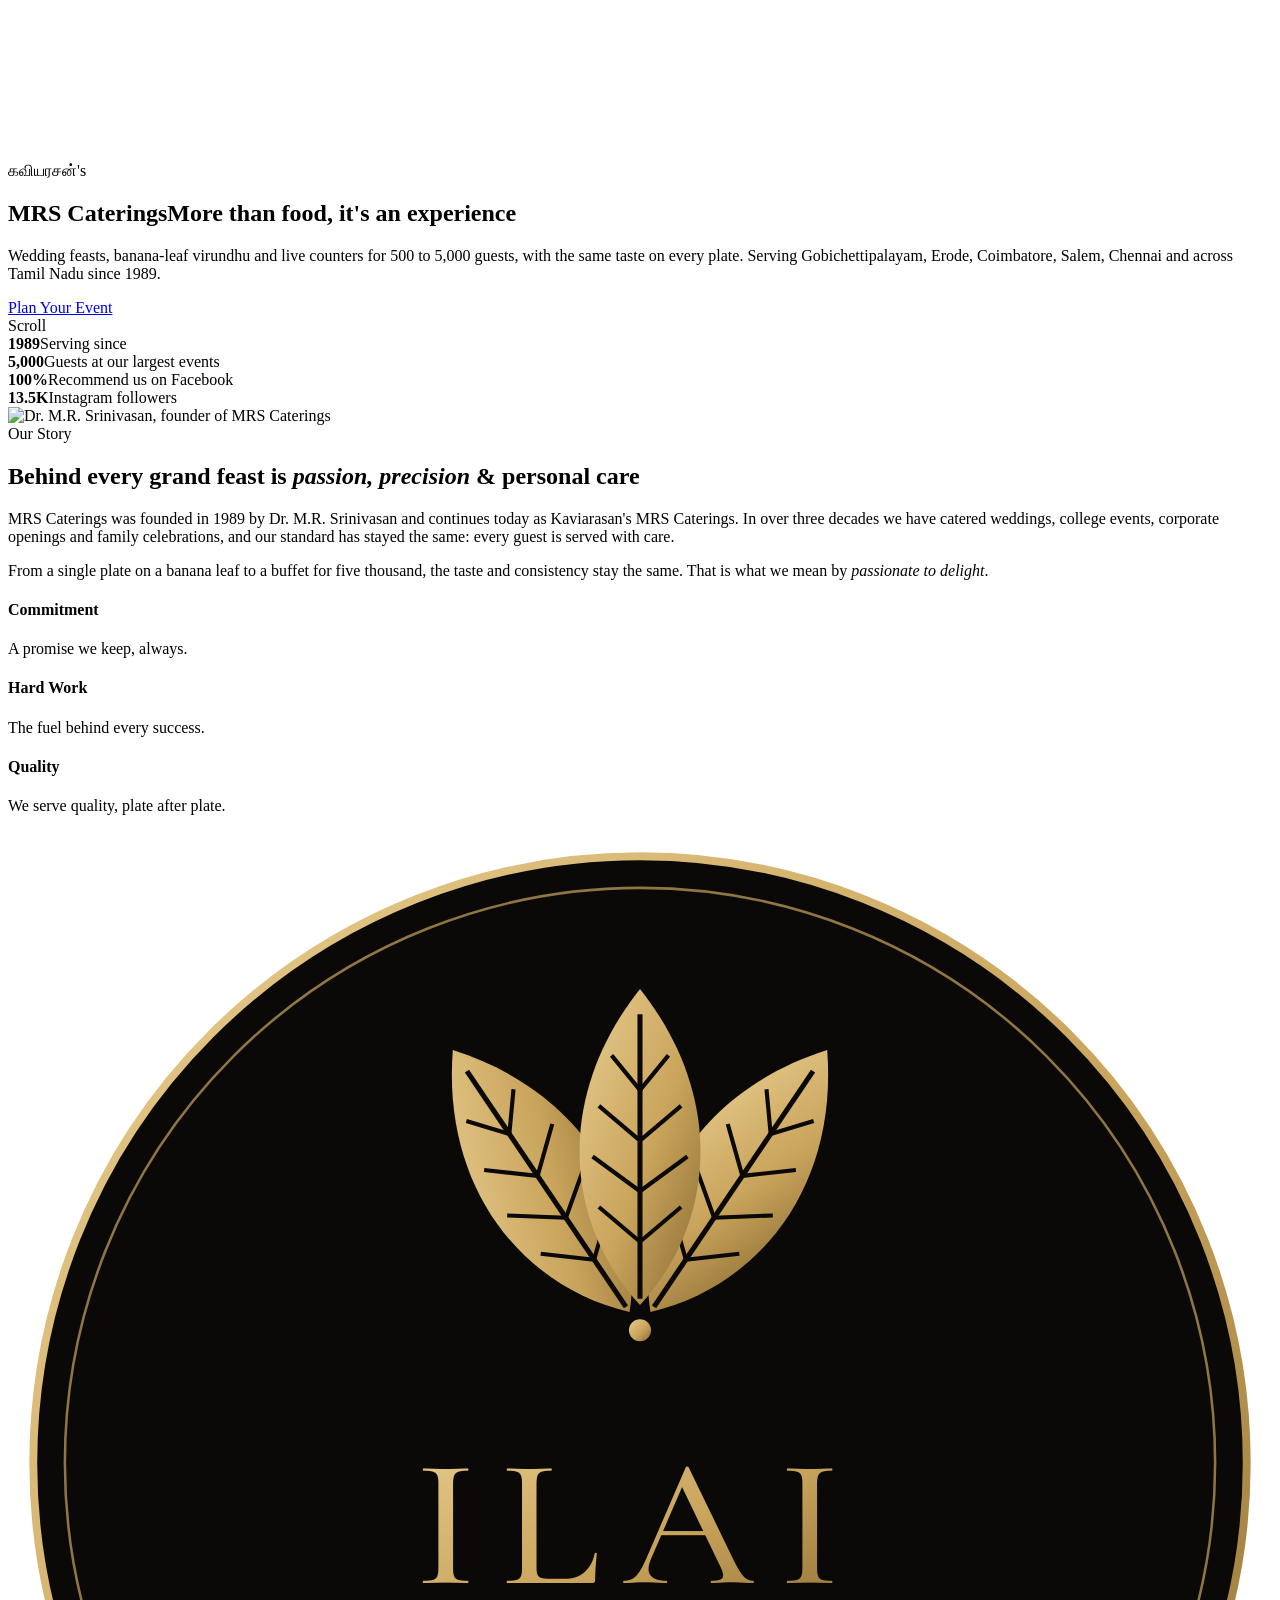
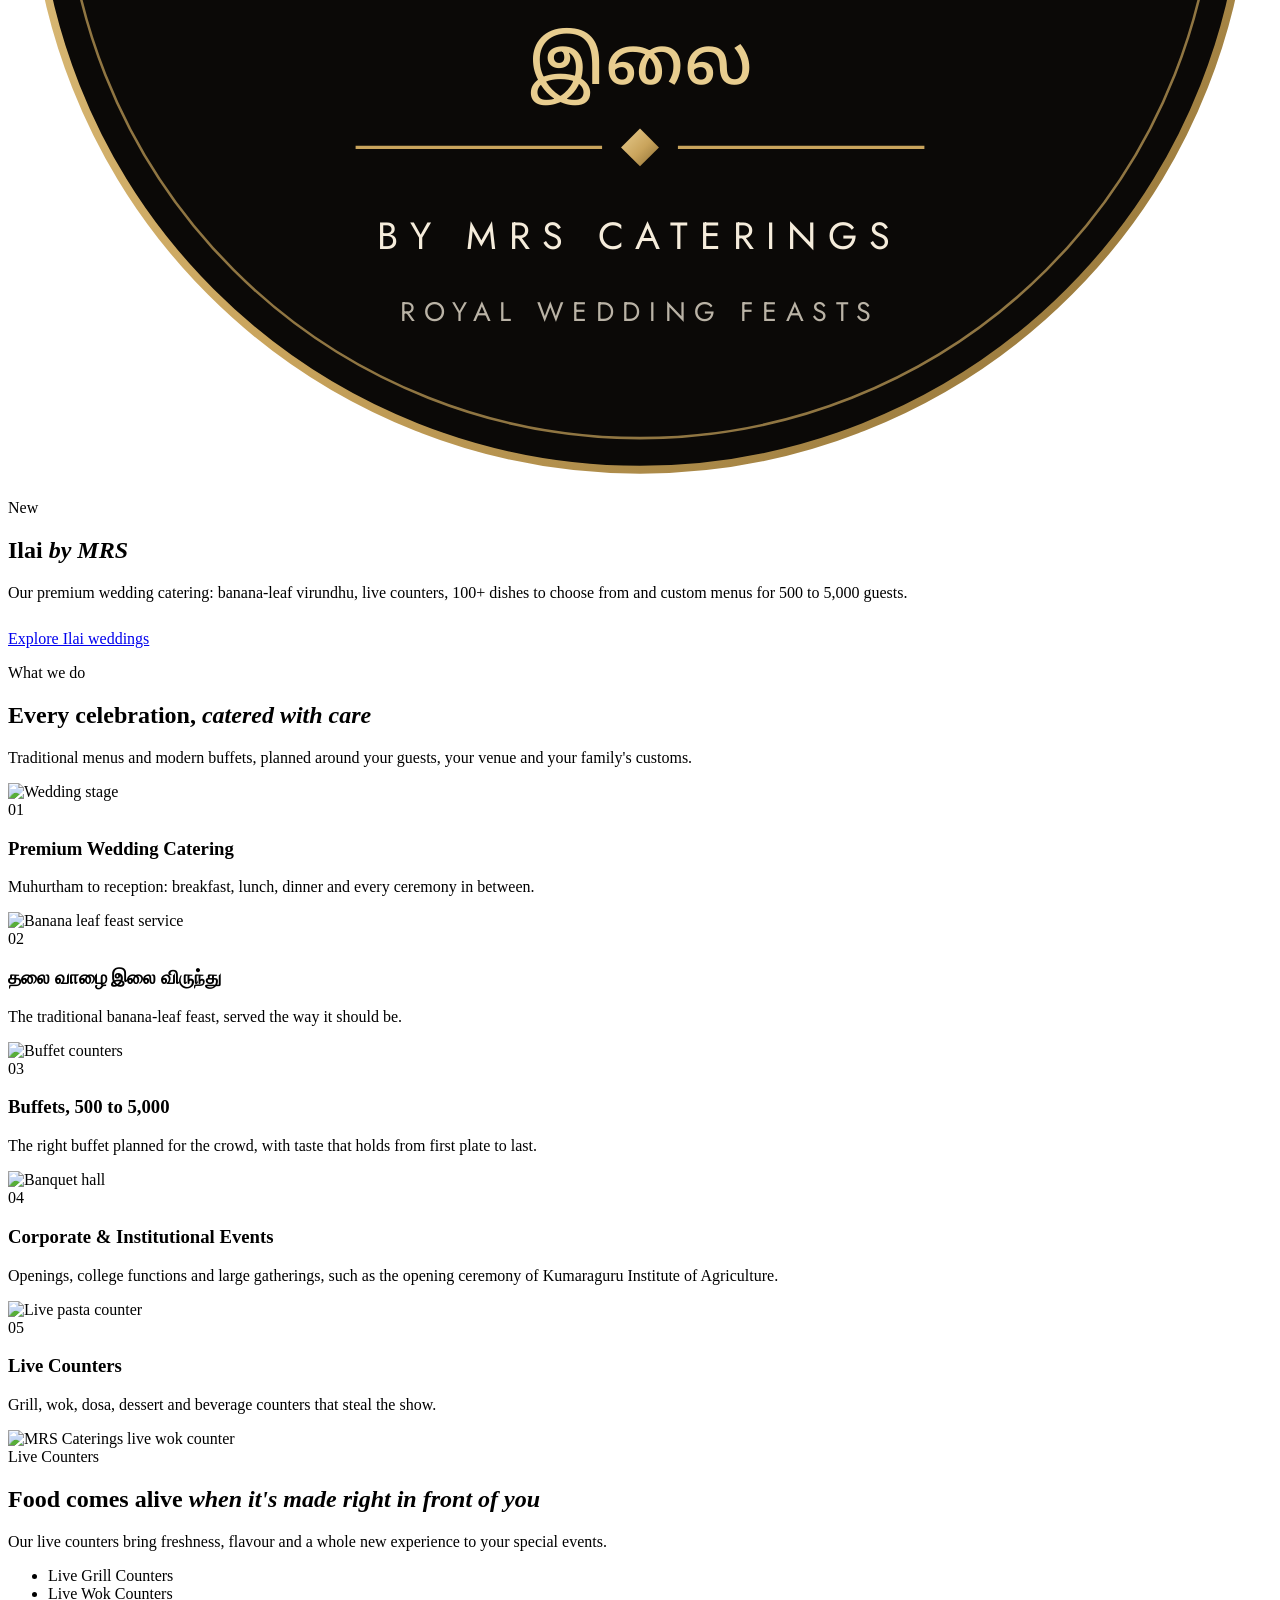
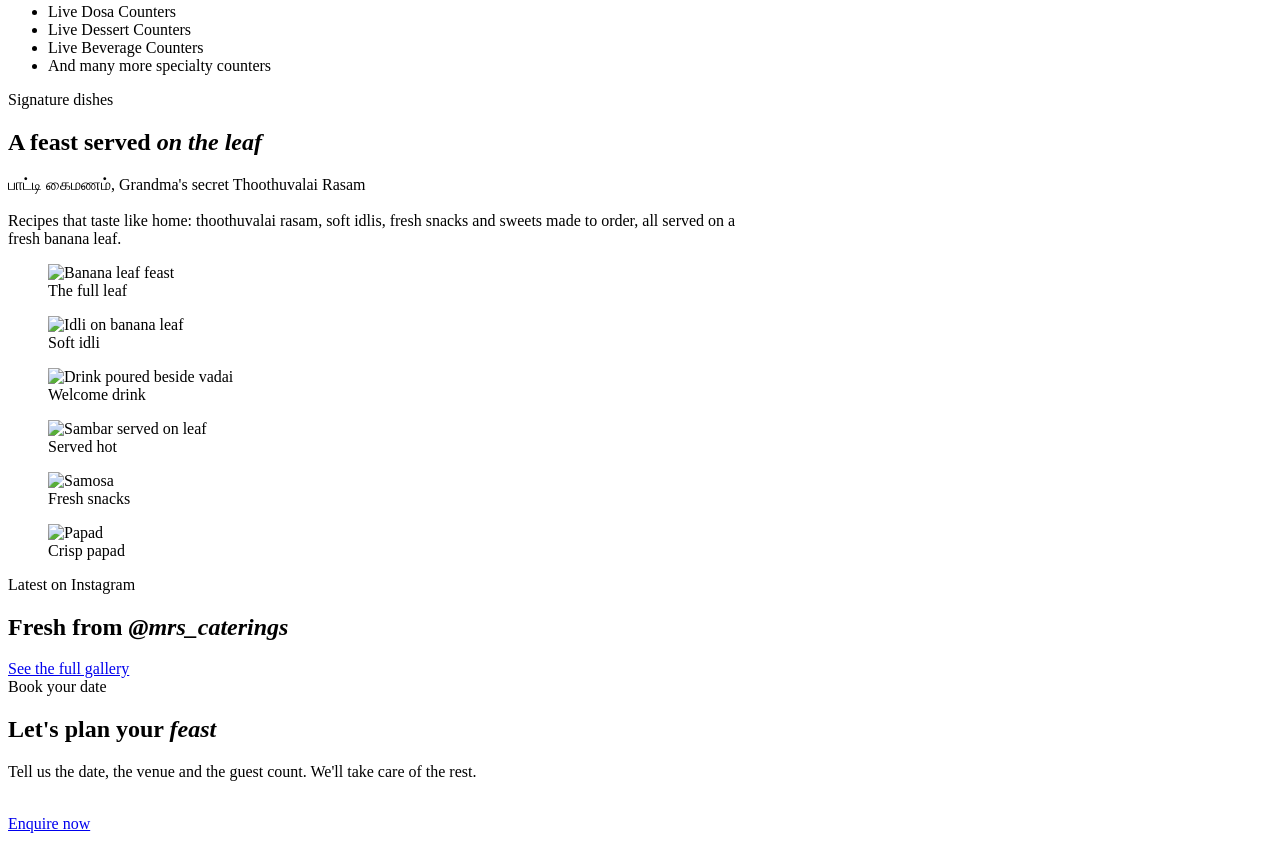
==== index.html @ 053c64b0 "Add files via upload" ====
<!doctype html>
<html lang="en">
<head>
<meta charset="utf-8">
<meta name="viewport" content="width=device-width, initial-scale=1">
<title>MRS Caterings | Premium Wedding &amp; Event Caterers, Erode</title>
<meta name="description" content="Kaviarasan's MRS Caterings, since 1989. Premium wedding catering, banana-leaf feasts, live counters and buffets for 500 to 5,000 guests across Tamil Nadu. Gobichettipalayam (Erode), Coimbatore, Salem, Chennai.">
<link rel="preconnect" href="https://fonts.googleapis.com">
<link rel="preconnect" href="https://fonts.gstatic.com" crossorigin>
<link href="https://fonts.googleapis.com/css2?family=Cormorant+Garamond:ital,wght@0,400;0,500;0,600;1,400;1,500&family=Jost:wght@300;400;500&family=Noto+Sans+Tamil:wght@400;500;600&display=swap" rel="stylesheet">
<link rel="stylesheet" href="css/site.css">
</head>
<body>

<div id="site-header"></div>

<!-- HERO -->
<section class="hero" id="top">
  <video autoplay muted loop playsinline poster="assets/poster/r04.jpg"><source src="assets/video/r04.mp4" type="video/mp4"></video>
  <div class="shade"></div>
  <div class="wrap hero-in">
    <div class="kav tm">கவியரசன்'s</div>
    <h1>MRS Caterings<span>More than food, it's an experience</span></h1>
    <p>Wedding feasts, banana-leaf virundhu and live counters for 500 to 5,000 guests, with the same taste on every plate. Serving Gobichettipalayam, Erode, Coimbatore, Salem, Chennai and across Tamil Nadu since 1989.</p>
    <div class="row">
      <a href="contact.html" class="btn solid">Plan Your Event</a>
    </div>
  </div>
  <div class="scroll-cue">Scroll</div>
</section>

<!-- STATS -->
<div class="stats">
  <div class="wrap grid">
    <div class="stat"><b data-n="1989">1989</b><span>Serving since</span></div>
    <div class="stat"><b>5,000</b><span>Guests at our largest events</span></div>
    <div class="stat"><b>100%</b><span>Recommend us on Facebook</span></div>
    <div class="stat"><b>13.5K</b><span>Instagram followers</span></div>
  </div>
</div>

<!-- ABOUT -->
<section class="about" id="about">
  <div class="wrap grid">
    <div class="frame rv">
      <img src="assets/img/founder.jpg" alt="Dr. M.R. Srinivasan, founder of MRS Caterings" loading="lazy">
    </div>
    <div class="rv">
      <div class="eyebrow">Our Story</div>
      <h2 class="title">Behind every grand feast is <em>passion, precision</em> &amp; personal care</h2>
      <p class="lead">MRS Caterings was founded in 1989 by Dr. M.R. Srinivasan and continues today as Kaviarasan's MRS Caterings. In over three decades we have catered weddings, college events, corporate openings and family celebrations, and our standard has stayed the same: every guest is served with care.</p>
      <p class="lead">From a single plate on a banana leaf to a buffet for five thousand, the taste and consistency stay the same. That is what we mean by <i>passionate to delight</i>.</p>
      <div class="vals">
        <div><h4>Commitment</h4><p>A promise we keep, always.</p></div>
        <div><h4>Hard Work</h4><p>The fuel behind every success.</p></div>
        <div><h4>Quality</h4><p>We serve quality, plate after plate.</p></div>
      </div>
    </div>
  </div>
</section>

<section class="ilai-band">
  <div class="wrap band-ilai">
    <div aria-hidden="true"><svg viewBox="0 0 400 400" role="img" aria-label="ILAI by MRS Caterings logo" xmlns="http://www.w3.org/2000/svg">
<defs><linearGradient id="gi1" x1="0" y1="0" x2="1" y2="1"><stop offset="0" stop-color="#e8cd8f"/><stop offset=".55" stop-color="#c9a45c"/><stop offset="1" stop-color="#8a6c32"/></linearGradient></defs>
<style>.n{font-family:'Cormorant Garamond',Georgia,serif;font-weight:500;fill:url(#gi1)}.t{font-family:'Noto Sans Tamil',sans-serif;font-weight:500;fill:#e8cd8f}.s{font-family:'Jost',sans-serif;fill:#f5ecdb;letter-spacing:.32em}</style>
<circle cx="200" cy="200" r="192" fill="#0b0907" stroke="url(#gi1)" stroke-width="2.5"/>
<circle cx="200" cy="200" r="182" fill="none" stroke="#c9a45c" stroke-width=".8" opacity=".7"/>
<g transform="translate(200,150)"><g transform="rotate(-34) translate(-4,0)"><path d="M0,0 C-24,-26 -27,-66 0,-100 C27,-66 24,-26 0,0Z" fill="url(#gi1)"/><path d="M0,-2 L0,-92" stroke="#0b0907" stroke-width="1.6"/><path d="M0,-20 L-13,-31 M0,-20 L13,-31" stroke="#0b0907" stroke-width="1.3" fill="none"/><path d="M0,-36 L-15,-47 M0,-36 L15,-47" stroke="#0b0907" stroke-width="1.3" fill="none"/><path d="M0,-52 L-13,-63 M0,-52 L13,-63" stroke="#0b0907" stroke-width="1.3" fill="none"/><path d="M0,-68 L-9,-79 M0,-68 L9,-79" stroke="#0b0907" stroke-width="1.3" fill="none"/></g><g transform="rotate(34) translate(4,0)"><path d="M0,0 C-24,-26 -27,-66 0,-100 C27,-66 24,-26 0,0Z" fill="url(#gi1)"/><path d="M0,-2 L0,-92" stroke="#0b0907" stroke-width="1.6"/><path d="M0,-20 L-13,-31 M0,-20 L13,-31" stroke="#0b0907" stroke-width="1.3" fill="none"/><path d="M0,-36 L-15,-47 M0,-36 L15,-47" stroke="#0b0907" stroke-width="1.3" fill="none"/><path d="M0,-52 L-13,-63 M0,-52 L13,-63" stroke="#0b0907" stroke-width="1.3" fill="none"/><path d="M0,-68 L-9,-79 M0,-68 L9,-79" stroke="#0b0907" stroke-width="1.3" fill="none"/></g><g><path d="M0,0 C-24,-26 -27,-66 0,-100 C27,-66 24,-26 0,0Z" fill="url(#gi1)"/><path d="M0,-2 L0,-92" stroke="#0b0907" stroke-width="1.6"/><path d="M0,-20 L-13,-31 M0,-20 L13,-31" stroke="#0b0907" stroke-width="1.3" fill="none"/><path d="M0,-36 L-15,-47 M0,-36 L15,-47" stroke="#0b0907" stroke-width="1.3" fill="none"/><path d="M0,-52 L-13,-63 M0,-52 L13,-63" stroke="#0b0907" stroke-width="1.3" fill="none"/><path d="M0,-68 L-9,-79 M0,-68 L9,-79" stroke="#0b0907" stroke-width="1.3" fill="none"/></g><circle cx="0" cy="8" r="3.5" fill="url(#gi1)"/></g>
<text x="200" y="238" text-anchor="middle" class="n" font-size="58" letter-spacing="8">ILAI</text>
<text x="200" y="270" text-anchor="middle" class="t" font-size="21">இலை</text>
<g stroke="#c9a45c" stroke-width="1"><line x1="110" y1="290" x2="188" y2="290"/><line x1="212" y1="290" x2="290" y2="290"/></g>
<path d="M200,284 l6,6 -6,6 -6,-6z" fill="url(#gi1)"/>
<text x="200" y="322" text-anchor="middle" class="s" font-size="12">BY MRS CATERINGS</text>
<text x="200" y="345" text-anchor="middle" class="s" font-size="8.5" opacity=".75">ROYAL WEDDING FEASTS</text>
</svg></div>
    <div class="rv">
      <div class="eyebrow">New</div>
      <h2 class="title">Ilai <em>by MRS</em></h2>
      <p class="lead">Our premium wedding catering: banana-leaf virundhu, live counters, 100+ dishes to choose from and custom menus for 500 to 5,000 guests.</p>
      <p style="margin-top:28px"><a class="btn" href="ilai.html">Explore Ilai weddings</a></p>
    </div>
  </div>
</section>


<!-- SERVICES -->
<section class="services" id="services">
  <div class="wrap">
    <div class="head rv">
      <div><div class="eyebrow">What we do</div><h2 class="title">Every celebration, <em>catered with care</em></h2></div>
      <p class="lead">Traditional menus and modern buffets, planned around your guests, your venue and your family's customs.</p>
    </div>
    <div class="cards">
      <article class="card rv"><img src="assets/poster/r01.jpg" alt="Wedding stage" loading="lazy"><div class="tx"><div class="no">01</div><h3>Premium Wedding Catering</h3><p>Muhurtham to reception: breakfast, lunch, dinner and every ceremony in between.</p></div></article>
      <article class="card rv"><img src="assets/poster/r19.jpg" alt="Banana leaf feast service" loading="lazy"><div class="tx"><div class="no">02</div><h3 class="tm">தலை வாழை இலை விருந்து</h3><p>The traditional banana-leaf feast, served the way it should be.</p></div></article>
      <article class="card rv"><img src="assets/poster/r00.jpg" alt="Buffet counters" loading="lazy"><div class="tx"><div class="no">03</div><h3>Buffets, 500 to 5,000</h3><p>The right buffet planned for the crowd, with taste that holds from first plate to last.</p></div></article>
      <article class="card wide rv"><img src="assets/poster/r09.jpg" alt="Banquet hall" loading="lazy" style="object-position:center 35%"><div class="tx"><div class="no">04</div><h3>Corporate &amp; Institutional Events</h3><p>Openings, college functions and large gatherings, such as the opening ceremony of Kumaraguru Institute of Agriculture.</p></div></article>
      <article class="card rv"><img src="assets/poster/r16.jpg" alt="Live pasta counter" loading="lazy"><div class="tx"><div class="no">05</div><h3>Live Counters</h3><p>Grill, wok, dosa, dessert and beverage counters that steal the show.</p></div></article>
    </div>
  </div>
</section>

<!-- LIVE COUNTERS -->
<section class="live" id="live">
  <div class="wrap grid">
    <div class="poster rv"><img src="assets/img/live-counters.jpg" alt="MRS Caterings live wok counter" loading="lazy"></div>
    <div class="rv">
      <div class="eyebrow">Live Counters</div>
      <h2 class="title">Food comes alive <em>when it's made right in front of you</em></h2>
      <p class="lead">Our live counters bring freshness, flavour and a whole new experience to your special events.</p>
      <ul class="counters">
        <li>Live Grill Counters</li><li>Live Wok Counters</li><li>Live Dosa Counters</li>
        <li>Live Dessert Counters</li><li>Live Beverage Counters</li><li>And many more specialty counters</li>
      </ul>
    </div>
  </div>
</section>

<!-- SIGNATURE -->
<section class="sig" id="signature">
  <div class="wrap">
    <div class="rv" style="max-width:760px">
      <div class="eyebrow">Signature dishes</div>
      <h2 class="title">A feast served <em>on the leaf</em></h2>
      <div class="tamil-q">பாட்டி கைமணம், Grandma's secret Thoothuvalai Rasam</div>
      <p class="lead" style="margin-top:18px">Recipes that taste like home: thoothuvalai rasam, soft idlis, fresh snacks and sweets made to order, all served on a fresh banana leaf.</p>
    </div>
    <div class="grid">
      <figure class="a rv"><img src="assets/poster/r26.jpg" alt="Banana leaf feast" loading="lazy"><figcaption>The full leaf</figcaption></figure>
      <figure class="b rv"><img src="assets/poster/r15.jpg" alt="Idli on banana leaf" loading="lazy"><figcaption>Soft idli</figcaption></figure>
      <figure class="c rv"><img src="assets/poster/r04.jpg" alt="Drink poured beside vadai" loading="lazy"><figcaption>Welcome drink</figcaption></figure>
      <figure class="d rv"><img src="assets/poster/r23.jpg" alt="Sambar served on leaf" loading="lazy"><figcaption>Served hot</figcaption></figure>
      <figure class="e rv"><img src="assets/poster/r11.jpg" alt="Samosa" loading="lazy"><figcaption>Fresh snacks</figcaption></figure>
      <figure class="f rv"><img src="assets/poster/r22.jpg" alt="Papad" loading="lazy"><figcaption>Crisp papad</figcaption></figure>
    </div>
  </div>
</section>

<!-- LATEST FROM INSTAGRAM -->
<section class="reels" id="reels">
  <div class="wrap">
    <div class="head rv">
      <div><div class="eyebrow">Latest on Instagram</div><h2 class="title">Fresh from <em>@mrs_caterings</em></h2></div>
      <a class="btn" href="gallery.html">See the full gallery</a>
    </div>
    <div class="stories" data-stories></div>
  </div>
  <div class="wrap"><div class="rail" data-feed="reels" data-limit="10"></div></div>
</section>

<section class="cta-band">
  <div class="wrap rv">
    <div class="eyebrow" style="justify-content:center">Book your date</div>
    <h2 class="title">Let's plan your <em>feast</em></h2>
    <p class="lead" style="margin:0 auto 34px">Tell us the date, the venue and the guest count. We'll take care of the rest.</p>
    <a class="btn solid" href="contact.html">Enquire now</a>
  </div>
</section>

<div id="site-footer"></div>
<script src="js/site.js"></script>
</body>
</html>
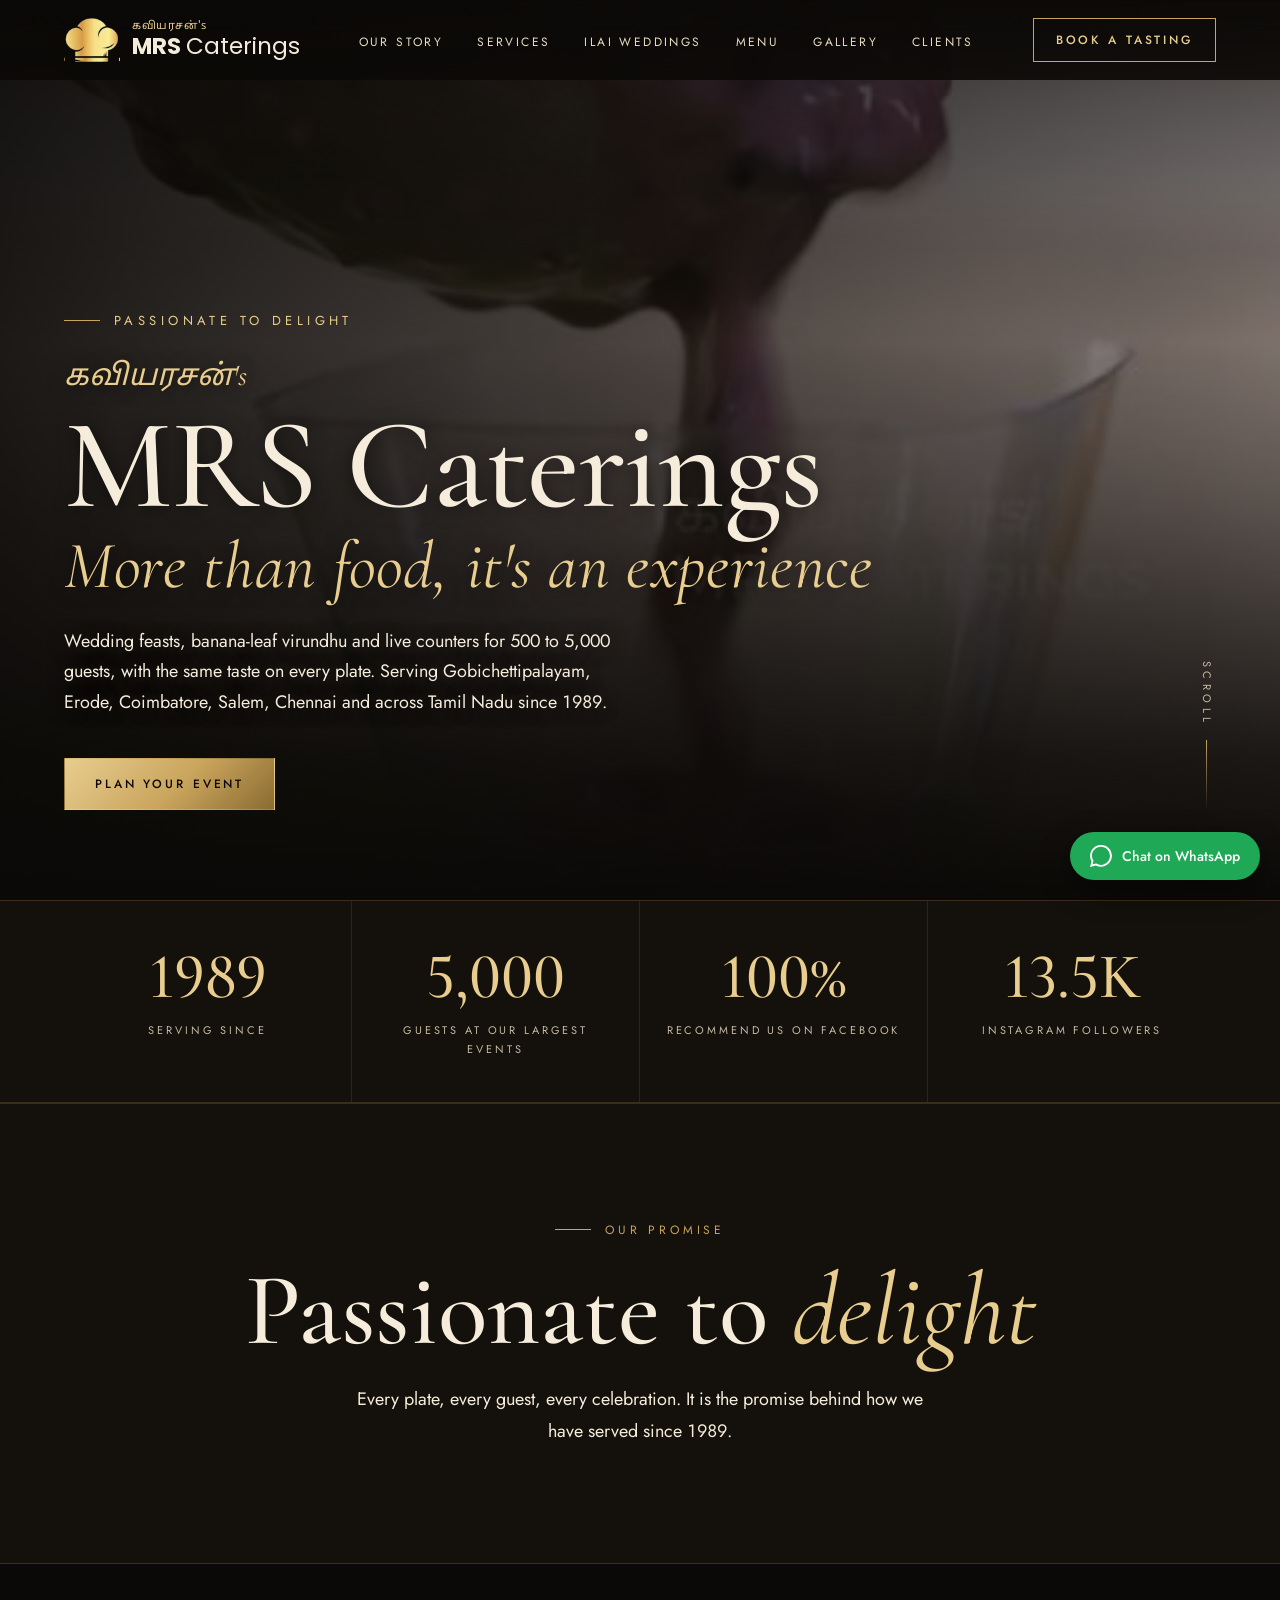
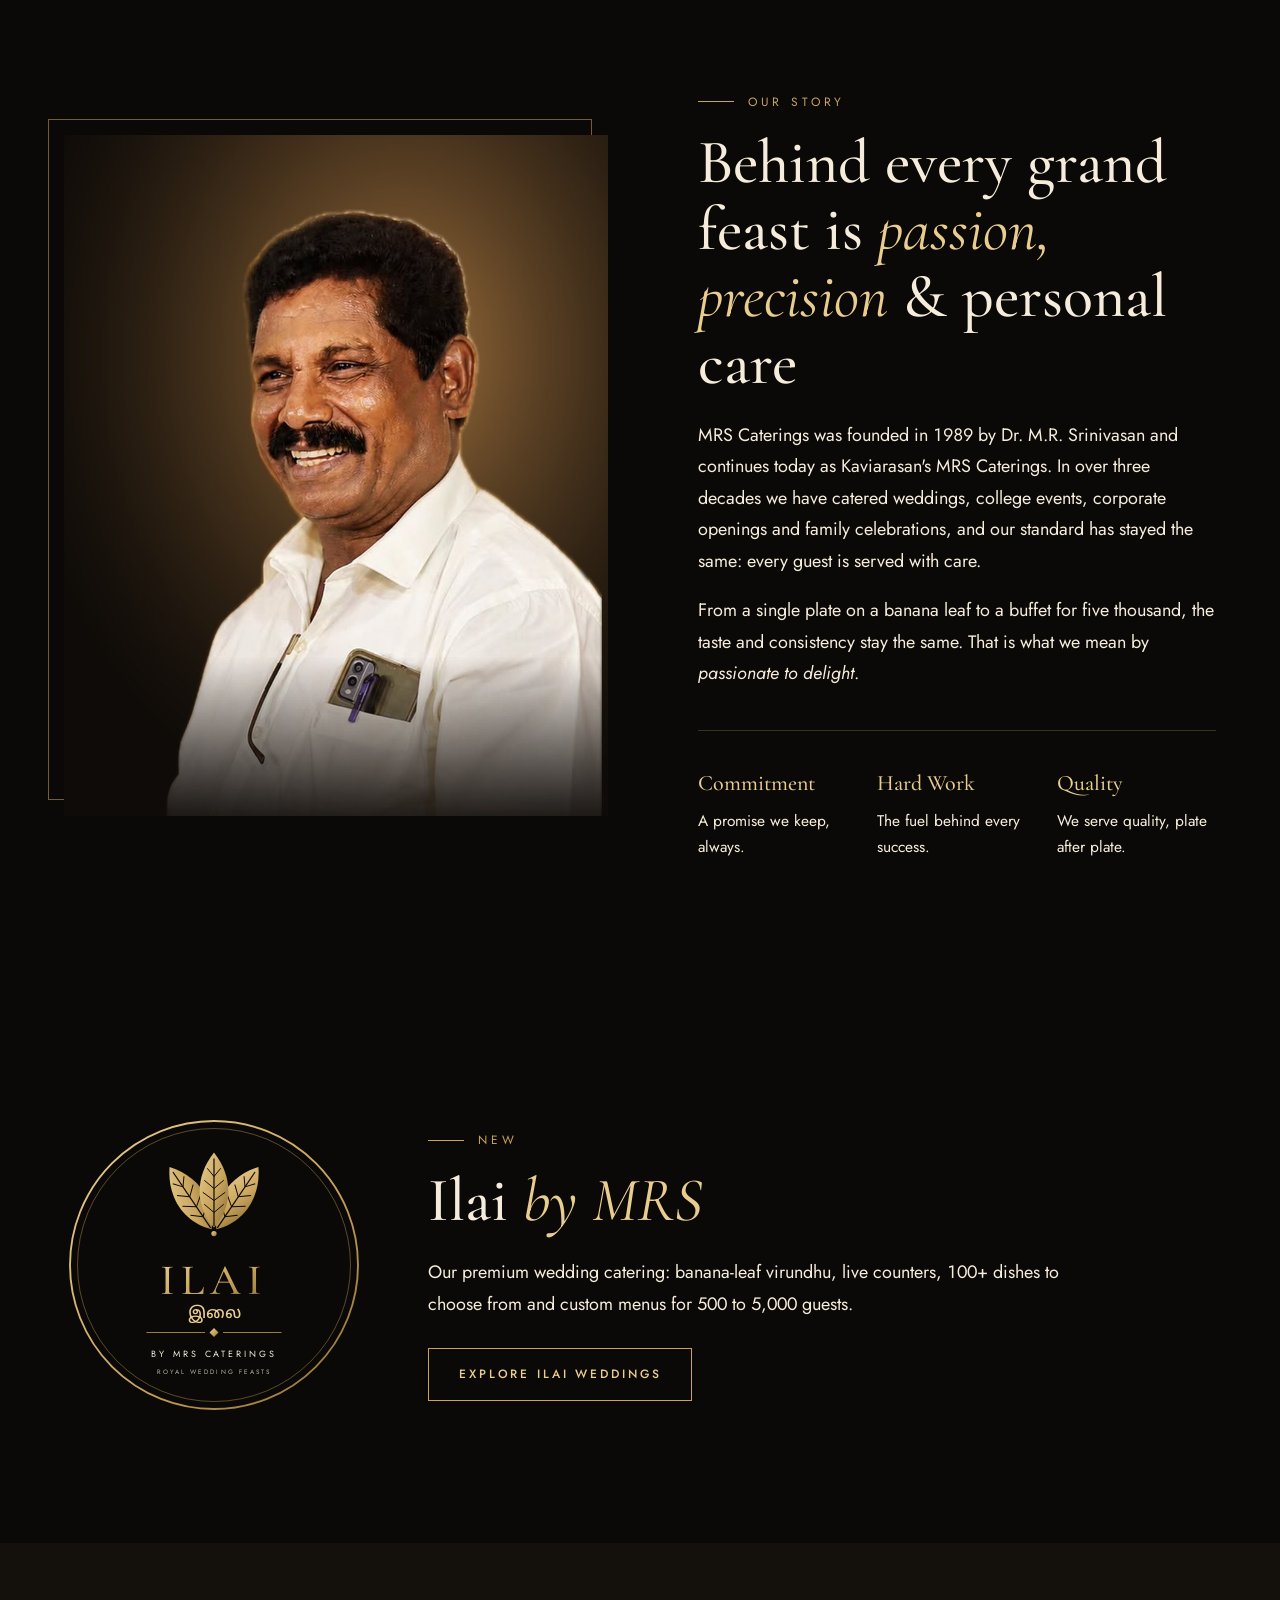
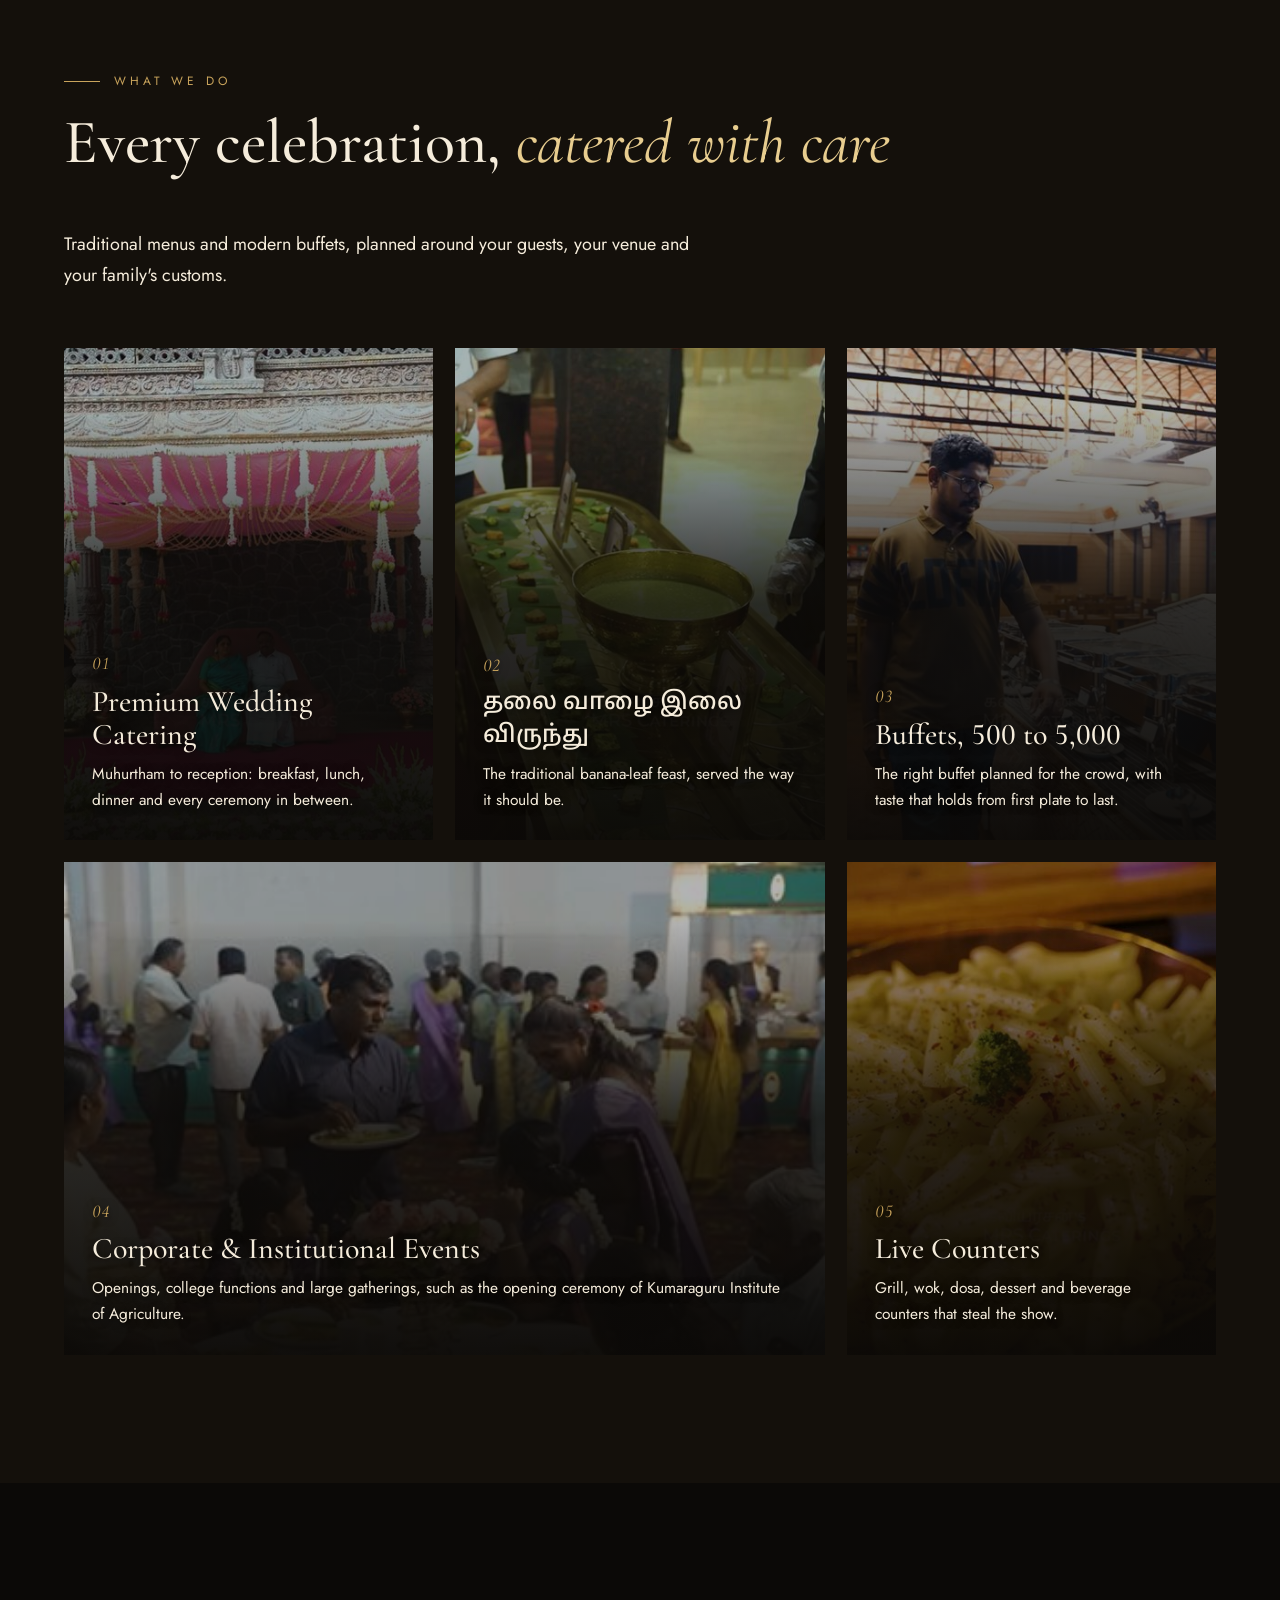
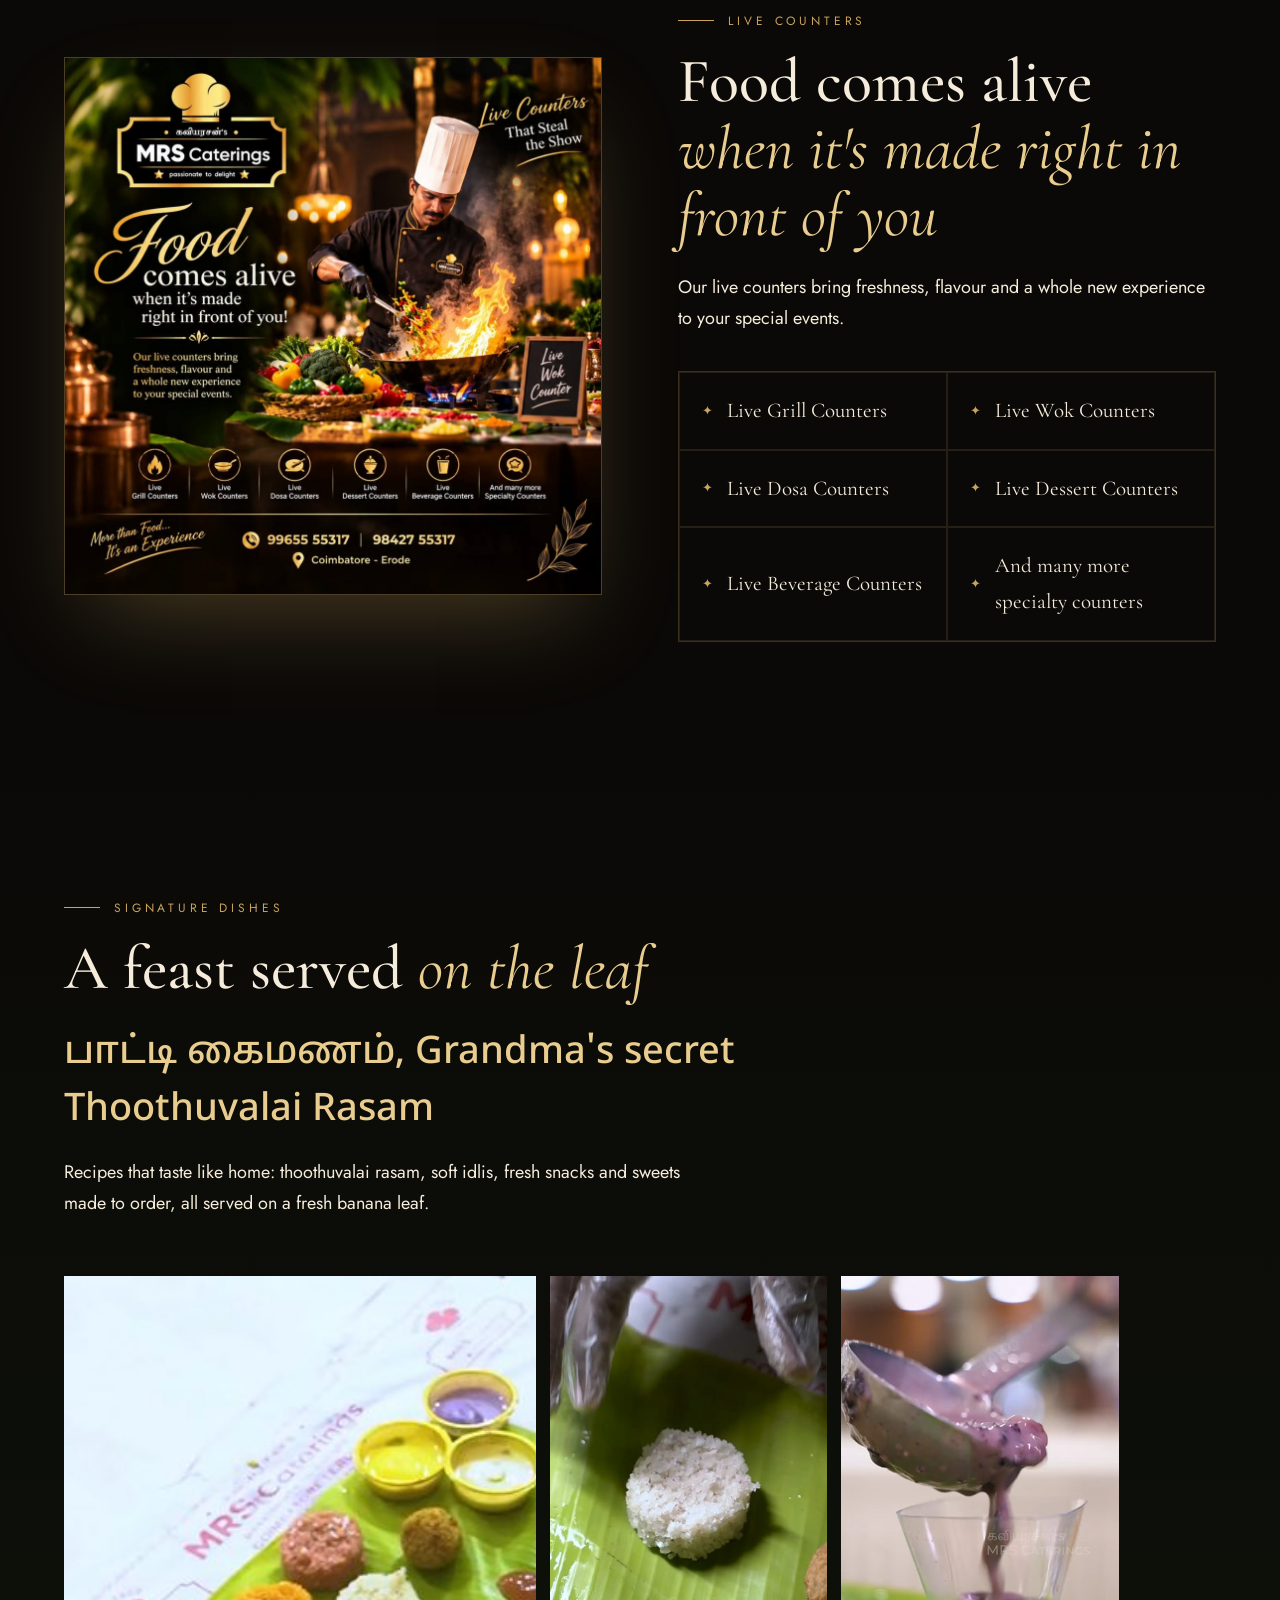
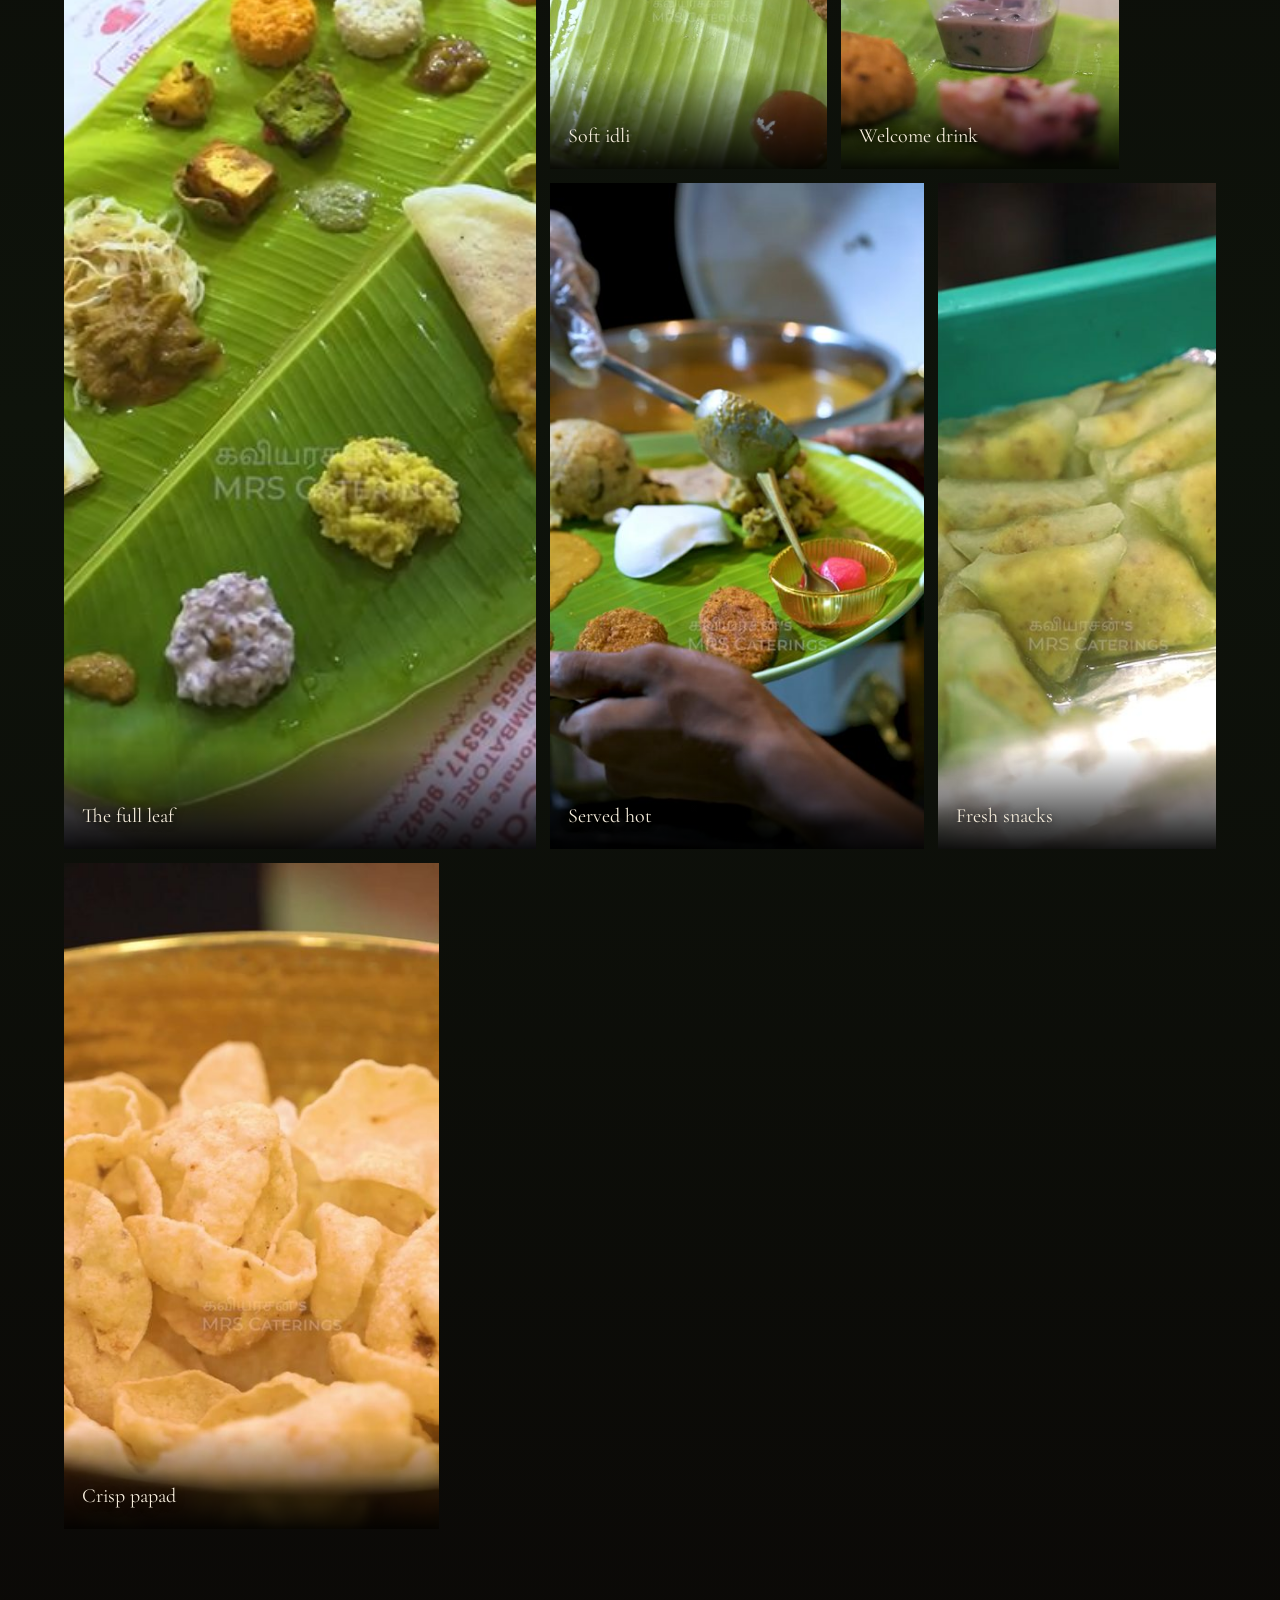
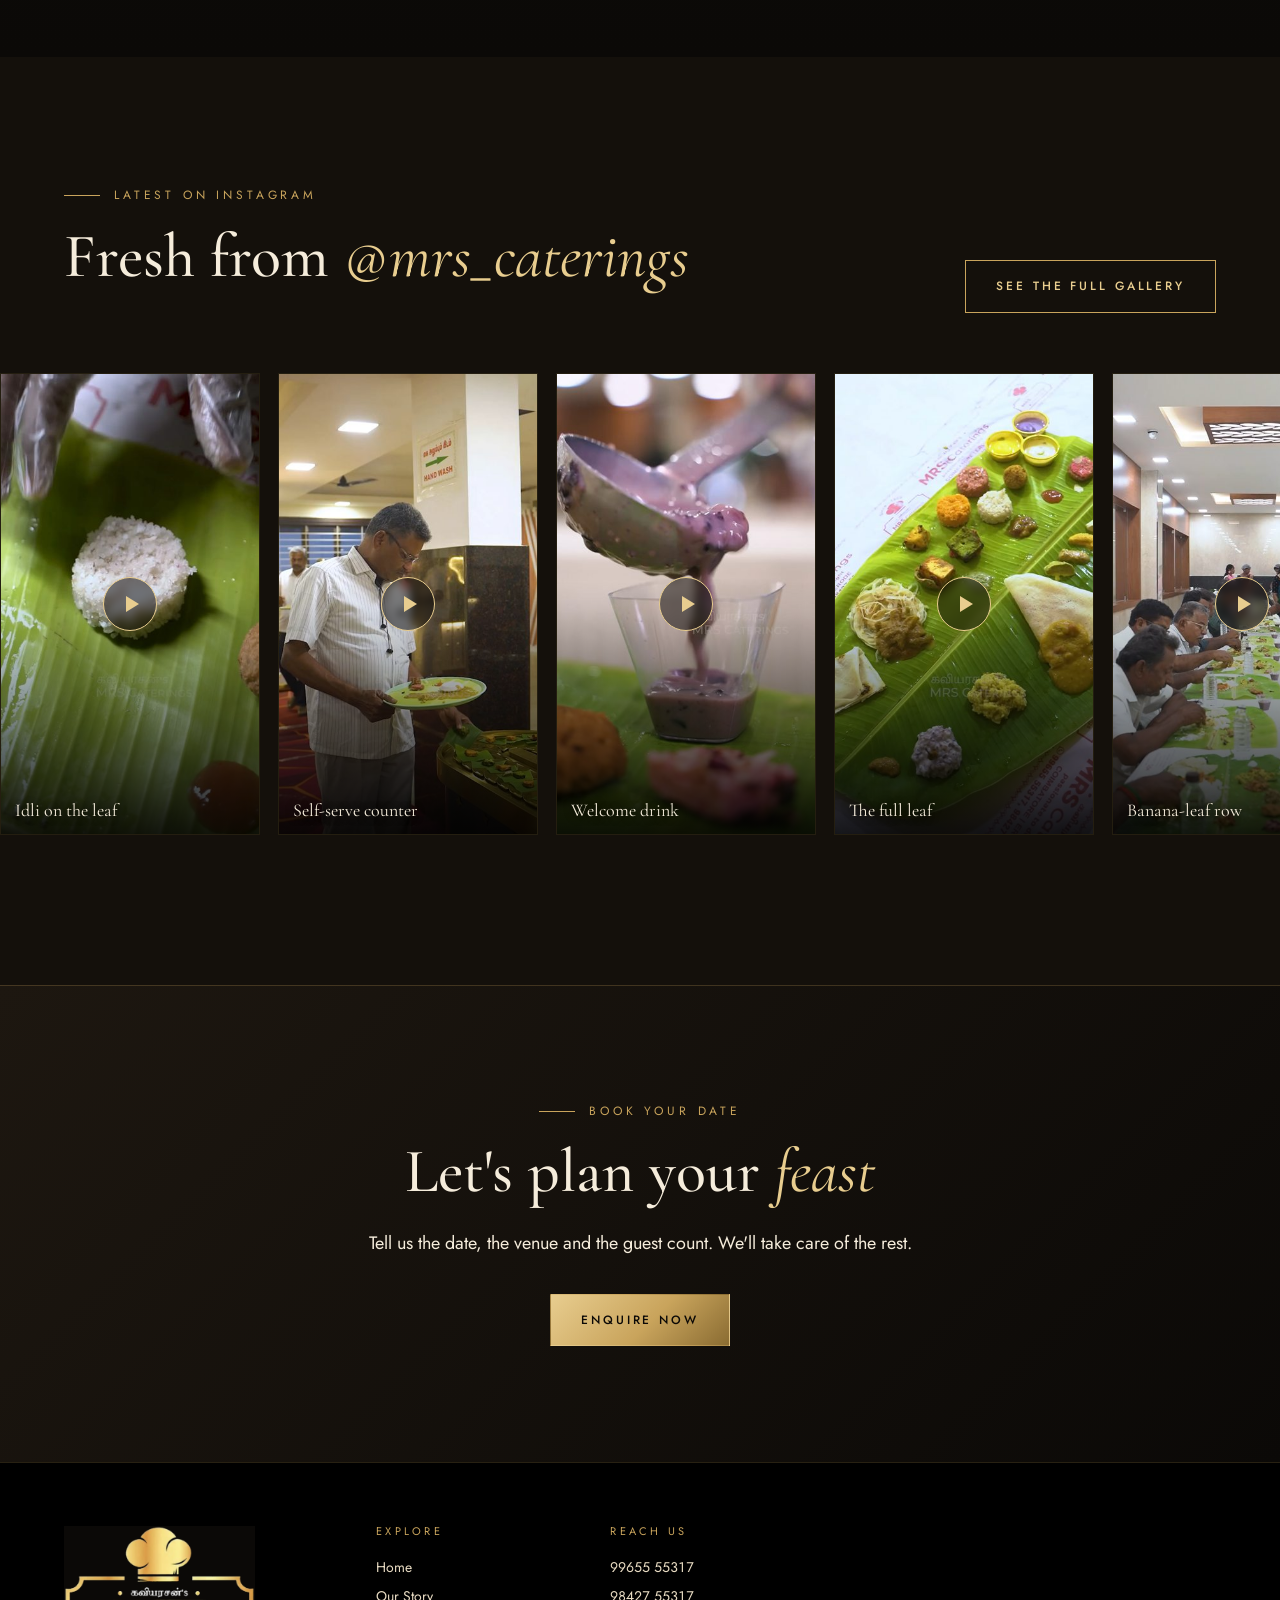
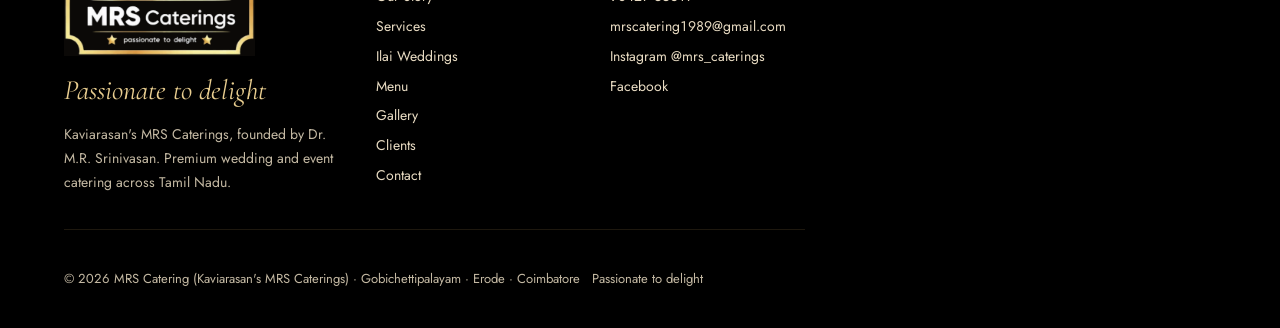
==== commit 9ec7adc5: "Add files via upload" ====
--- a/index.html
+++ b/index.html
@@ -4,7 +4,7 @@
 <meta charset="utf-8">
 <meta name="viewport" content="width=device-width, initial-scale=1">
 <title>MRS Caterings | Premium Wedding &amp; Event Caterers, Erode</title>
-<meta name="description" content="Kaviarasan's MRS Caterings, since 1989. Premium wedding catering, banana-leaf feasts, live counters and buffets for 500 to 5,000 guests across Tamil Nadu. Gobichettipalayam (Erode), Coimbatore, Salem, Chennai.">
+<meta name="description" content="Passionate to delight. Kaviarasan's MRS Caterings, since 1989. Premium wedding catering, banana-leaf feasts, live counters and buffets for 500 to 5,000 guests across Tamil Nadu. Gobichettipalayam (Erode), Coimbatore, Salem, Chennai.">
 <link rel="preconnect" href="https://fonts.googleapis.com">
 <link rel="preconnect" href="https://fonts.gstatic.com" crossorigin>
 <link href="https://fonts.googleapis.com/css2?family=Cormorant+Garamond:ital,wght@0,400;0,500;0,600;1,400;1,500&family=Jost:wght@300;400;500&family=Noto+Sans+Tamil:wght@400;500;600&display=swap" rel="stylesheet">
@@ -19,6 +19,7 @@
   <video autoplay muted loop playsinline poster="assets/poster/r04.jpg"><source src="assets/video/r04.mp4" type="video/mp4"></video>
   <div class="shade"></div>
   <div class="wrap hero-in">
+    <div class="eyebrow hero-tag">Passionate to delight</div>
     <div class="kav tm">கவியரசன்'s</div>
     <h1>MRS Caterings<span>More than food, it's an experience</span></h1>
     <p>Wedding feasts, banana-leaf virundhu and live counters for 500 to 5,000 guests, with the same taste on every plate. Serving Gobichettipalayam, Erode, Coimbatore, Salem, Chennai and across Tamil Nadu since 1989.</p>
@@ -38,6 +39,15 @@
     <div class="stat"><b>13.5K</b><span>Instagram followers</span></div>
   </div>
 </div>
+
+<!-- TAGLINE -->
+<section class="tagline">
+  <div class="wrap rv">
+    <div class="eyebrow" style="justify-content:center">Our promise</div>
+    <p class="tq">Passionate to <em>delight</em></p>
+    <p class="lead">Every plate, every guest, every celebration. It is the promise behind how we have served since 1989.</p>
+  </div>
+</section>
 
 <!-- ABOUT -->
 <section class="about" id="about">
--- a/css/site.css
+++ b/css/site.css
@@ -0,0 +1,355 @@
+:root{color-scheme:dark;
+  --ink:#0b0907; --ink-2:#14100b; --ink-3:#1d1710;
+  --gold:#c9a45c; --gold-hi:#e8cd8f; --gold-lo:#8a6c32;
+  --cream:#f5ecdb; --cream-2:#e9dcc3; --mute:#a99d88;
+  --serif:'Cormorant Garamond','Noto Sans Tamil',Georgia,serif;
+  --sans:'Jost','Noto Sans Tamil',system-ui,sans-serif;
+  --gutter:clamp(20px,5vw,72px);
+}
+*{box-sizing:border-box;margin:0;padding:0}
+html{scroll-behavior:smooth;scroll-padding-top:70px}
+body{background:var(--ink);color:var(--cream);font-family:var(--sans);font-weight:300;line-height:1.7;-webkit-font-smoothing:antialiased;overflow-x:hidden}
+img,video{display:block;max-width:100%}
+a{color:inherit;text-decoration:none}
+.tm{font-family:'Noto Sans Tamil',var(--sans)}
+.wrap{max-width:1280px;margin:0 auto;padding:0 var(--gutter)}
+.eyebrow{font-size:12px;letter-spacing:.32em;text-transform:uppercase;color:var(--gold);display:flex;align-items:center;gap:14px}
+.eyebrow::before{content:"";width:36px;height:1px;background:var(--gold)}
+h2.title{font-family:var(--serif);font-weight:500;font-size:clamp(34px,5vw,62px);line-height:1.08;margin:18px 0 22px;color:var(--cream)}
+h2.title em{color:var(--gold-hi);font-style:italic;font-weight:400}
+.lead{color:var(--cream-2);opacity:.82;max-width:58ch;font-size:17px}
+section{padding:clamp(72px,10vw,140px) 0;position:relative}
+.btn{display:inline-flex;align-items:center;gap:10px;padding:15px 30px;font-size:12px;letter-spacing:.24em;text-transform:uppercase;font-weight:500;border:1px solid var(--gold);color:var(--gold-hi);transition:.35s;cursor:pointer;background:none;font-family:var(--sans)}
+.btn:hover{background:var(--gold);color:var(--ink)}
+.btn.solid{background:linear-gradient(135deg,var(--gold-hi),var(--gold) 55%,var(--gold-lo));color:var(--ink);border-color:transparent}
+.btn.solid:hover{filter:brightness(1.1)}
+
+/* NAV */
+header{position:fixed;inset:0 0 auto;z-index:50;transition:.4s;padding:18px 0}
+header.scrolled{background:rgba(11,9,7,.88);backdrop-filter:blur(14px);padding:10px 0;border-bottom:1px solid rgba(201,164,92,.18)}
+.nav{display:flex;align-items:center;justify-content:space-between;gap:24px}
+.brand{display:flex;flex-direction:column;line-height:1}
+.brand b{font-family:var(--serif);font-size:26px;font-weight:600;letter-spacing:.04em;color:var(--gold-hi)}
+.brand span{white-space:nowrap;font-size:9px;letter-spacing:.34em;text-transform:uppercase;color:var(--mute);margin-top:5px}
+nav ul{display:flex;gap:34px;list-style:none}
+nav a{white-space:nowrap;font-size:12px;letter-spacing:.2em;text-transform:uppercase;color:var(--cream-2);position:relative;padding:6px 0}
+nav a::after{content:"";position:absolute;left:0;bottom:0;width:0;height:1px;background:var(--gold);transition:.3s}
+nav a:hover::after{width:100%}
+.burger{display:none;background:none;border:0;width:40px;height:40px;cursor:pointer;position:relative}
+.burger i,.burger::before,.burger::after{content:"";position:absolute;left:8px;right:8px;height:1px;background:var(--gold-hi);transition:.3s}
+.burger::before{top:14px}.burger i{top:20px}.burger::after{top:26px}
+.hdr-cta{padding:11px 22px}
+
+/* HERO */
+.hero{min-height:100svh;display:flex;align-items:flex-end;padding:0;overflow:hidden}
+.hero video,.hero .shade{position:absolute;inset:0;width:100%;height:100%}
+.hero video{object-fit:cover;filter:saturate(1.05)}
+.hero .shade{background:linear-gradient(180deg,rgba(11,9,7,.72) 0%,rgba(11,9,7,.25) 38%,rgba(11,9,7,.82) 82%,var(--ink) 100%),radial-gradient(70% 60% at 25% 85%,rgba(11,9,7,.7),transparent)}
+.hero-in{position:relative;z-index:2;padding:160px var(--gutter) 90px;width:100%}
+.hero .kav{font-family:var(--serif);font-style:italic;font-size:clamp(20px,2.4vw,30px);color:var(--gold-hi);margin-bottom:6px}
+.hero h1{font-family:var(--serif);font-weight:500;font-size:clamp(52px,10vw,148px);line-height:.92;letter-spacing:-.01em}
+.hero h1 span{display:block;font-style:italic;font-weight:400;color:var(--gold-hi);font-size:.52em;letter-spacing:.01em;margin-top:.15em}
+.hero p{max-width:52ch;margin:30px 0 40px;font-size:18px;color:var(--cream-2)}
+.hero .row{display:flex;gap:16px;flex-wrap:wrap}
+.scroll-cue{position:absolute;right:var(--gutter);bottom:90px;z-index:2;writing-mode:vertical-rl;font-size:11px;letter-spacing:.4em;text-transform:uppercase;color:var(--mute);display:flex;align-items:center;gap:14px}
+.scroll-cue::after{content:"";width:1px;height:70px;background:linear-gradient(var(--gold),transparent)}
+
+/* STATS */
+.stats{padding:0;background:var(--ink-2);border-block:1px solid rgba(201,164,92,.2)}
+.stats .grid{display:grid;grid-template-columns:repeat(4,1fr)}
+.stat{padding:44px 20px;text-align:center;border-right:1px solid rgba(201,164,92,.14)}
+.stat:last-child{border:0}
+.stat b{display:block;font-family:var(--serif);font-weight:500;font-size:clamp(38px,5vw,64px);color:var(--gold-hi);line-height:1}
+.stat span{font-size:11px;letter-spacing:.26em;text-transform:uppercase;color:var(--mute);display:block;margin-top:12px}
+
+/* ABOUT */
+.about .grid{display:grid;grid-template-columns:1.05fr 1fr;gap:clamp(40px,7vw,110px);align-items:center}
+.frame{position:relative}
+.frame img{width:100%;aspect-ratio:4/5;object-fit:cover}
+.frame::before{content:"";position:absolute;inset:-16px 16px 16px -16px;border:1px solid var(--gold);z-index:-1;opacity:.55}
+.frame .tag{position:absolute;right:-18px;bottom:36px;background:var(--ink);border:1px solid var(--gold);padding:18px 24px;max-width:240px}
+.frame .tag b{font-family:var(--serif);font-size:30px;color:var(--gold-hi);display:block;line-height:1.1}
+.frame .tag span{font-size:11px;letter-spacing:.22em;text-transform:uppercase;color:var(--mute)}
+.about p+p{margin-top:18px}
+.vals{display:grid;grid-template-columns:repeat(3,1fr);gap:20px;margin-top:40px;padding-top:34px;border-top:1px solid rgba(201,164,92,.25)}
+.vals h4{font-family:var(--serif);font-size:22px;font-weight:500;color:var(--gold-hi)}
+.vals p{font-size:14px;margin-top:6px!important;opacity:.75}
+
+/* SERVICES */
+.services{background:var(--ink-2)}
+.head{display:flex;justify-content:space-between;align-items:flex-end;gap:30px;flex-wrap:wrap;margin-bottom:56px}
+.cards{display:grid;grid-template-columns:repeat(3,1fr);gap:22px}
+.card{position:relative;aspect-ratio:3/4;overflow:hidden;background:#000;cursor:default}
+.card img{position:absolute;inset:0;width:100%;height:100%;object-fit:cover;transition:transform 1.2s cubic-bezier(.2,.7,.2,1),opacity .5s;opacity:.8}
+.card:hover img{transform:scale(1.07);opacity:1}
+.card::after{content:"";position:absolute;inset:0;background:linear-gradient(180deg,transparent 35%,rgba(11,9,7,.94))}
+.card .tx{position:absolute;z-index:2;left:28px;right:28px;bottom:28px}
+.card .no{font-family:var(--serif);font-style:italic;color:var(--gold);font-size:18px}
+.card h3{font-family:var(--serif);font-weight:500;font-size:30px;line-height:1.1;margin:6px 0 10px}
+.card p{font-size:14.5px;color:var(--cream-2);opacity:.82}
+.card h3.tm{font-size:24px;line-height:1.35}
+.card.wide{grid-column:span 2;aspect-ratio:auto;min-height:420px}
+
+/* LIVE COUNTERS */
+.live .grid{display:grid;grid-template-columns:1fr 1fr;gap:clamp(36px,6vw,90px);align-items:center}
+.live .poster img{width:100%;aspect-ratio:1/1;object-fit:cover;box-shadow:0 40px 90px -30px rgba(201,164,92,.35);border:1px solid rgba(201,164,92,.35)}
+.counters{display:grid;grid-template-columns:repeat(2,1fr);gap:0;margin-top:36px;border:1px solid rgba(201,164,92,.25)}
+.counters li{list-style:none;padding:20px 22px;border:1px solid rgba(201,164,92,.14);display:flex;gap:14px;align-items:center;font-family:var(--serif);font-size:21px}
+.counters li::before{content:"✦";color:var(--gold);font-size:13px}
+
+/* SIGNATURE (banana leaf) */
+.sig{background:linear-gradient(180deg,var(--ink),#0e130b 50%,var(--ink));overflow:hidden}
+.sig .grid{display:grid;grid-template-columns:repeat(12,1fr);gap:14px;margin-top:56px}
+.sig figure{position:relative;overflow:hidden;background:#000}
+.sig figure img,.sig figure video{width:100%;height:100%;object-fit:cover;transition:transform 1s}
+.sig figure:hover img{transform:scale(1.06)}
+.sig figcaption{position:absolute;left:0;right:0;bottom:0;padding:50px 18px 16px;background:linear-gradient(transparent,rgba(0,0,0,.85));font-family:var(--serif);font-size:20px}
+.sig .a{grid-column:span 5;grid-row:span 2;min-height:560px}
+.sig .b,.sig .c{grid-column:span 3;min-height:272px}
+.sig .d{grid-column:span 4;min-height:272px}
+.sig .e{grid-column:span 3;min-height:272px}
+.sig .f{grid-column:span 4;min-height:272px}
+.tamil-q{font-family:'Noto Sans Tamil',var(--serif);font-size:clamp(22px,3vw,38px);color:var(--gold-hi);margin-top:14px;font-weight:500;line-height:1.5}
+
+/* REELS */
+.reels{background:var(--ink-2)}
+.filters{display:flex;gap:10px;flex-wrap:wrap;margin-bottom:34px}
+.filters button{background:none;border:1px solid rgba(201,164,92,.3);color:var(--cream-2);padding:9px 20px;font:400 12px var(--sans);letter-spacing:.2em;text-transform:uppercase;cursor:pointer;transition:.3s}
+.filters button.on,.filters button:hover{background:var(--gold);color:var(--ink);border-color:var(--gold)}
+.rail{display:flex;gap:18px;overflow-x:auto;scroll-snap-type:x mandatory;padding:4px var(--gutter) 22px;margin:0 calc(var(--gutter)*-1);scrollbar-width:thin;scrollbar-color:var(--gold-lo) transparent}
+.reel{flex:0 0 clamp(190px,22vw,260px);aspect-ratio:9/16;position:relative;overflow:hidden;scroll-snap-align:start;cursor:pointer;background:#000;border:1px solid rgba(201,164,92,.18)}
+.reel img{width:100%;height:100%;object-fit:cover;transition:.8s}
+.reel:hover img{transform:scale(1.06)}
+.reel::after{content:"";position:absolute;inset:0;background:linear-gradient(transparent 55%,rgba(0,0,0,.8))}
+.reel .pl{position:absolute;z-index:2;left:50%;top:50%;width:54px;height:54px;margin:-27px;border:1px solid var(--gold-hi);border-radius:50%;background:rgba(11,9,7,.5);backdrop-filter:blur(4px);display:grid;place-items:center;transition:.3s}
+.reel:hover .pl{background:var(--gold)}
+.reel .pl::before{content:"";border-left:13px solid var(--gold-hi);border-block:8px solid transparent;margin-left:4px}
+.reel:hover .pl::before{border-left-color:var(--ink)}
+.reel span{position:absolute;z-index:2;left:14px;right:14px;bottom:12px;font-family:var(--serif);font-size:18px;line-height:1.2}
+.reel.hide{display:none}
+
+/* TESTIMONIALS */
+.voices .cards{grid-template-columns:repeat(3,1fr)}
+.voices .reel{flex:none;width:100%}
+.voices .rowv{display:grid;grid-template-columns:repeat(3,1fr);gap:22px;margin-top:50px}
+.voices .rowv .reel{max-height:560px;aspect-ratio:9/14}
+.quote{font-family:var(--serif);font-style:italic;font-size:clamp(24px,3.2vw,40px);line-height:1.3;color:var(--cream);max-width:26ch}
+.quote cite{display:block;font:300 12px var(--sans);letter-spacing:.28em;text-transform:uppercase;color:var(--gold);margin-top:22px;font-style:normal}
+
+/* FOUNDER */
+.founder{background:var(--ink-2)}
+.founder .grid{display:grid;grid-template-columns:1fr 1fr;gap:clamp(30px,5vw,70px);align-items:center}
+.founder .pics{display:grid;grid-template-columns:1fr 1fr;gap:16px}
+.founder .pics img{width:100%;height:100%;object-fit:cover;border:1px solid rgba(201,164,92,.3)}
+.founder .pics img:first-child{aspect-ratio:4/5}
+.founder .pics img:last-child{aspect-ratio:1/1;align-self:end}
+
+/* AREA */
+.area{text-align:center}
+.cities{display:flex;justify-content:center;gap:clamp(22px,5vw,70px);flex-wrap:wrap;margin:46px 0 26px}
+.cities div{font-family:var(--serif);font-size:clamp(34px,6vw,76px);font-weight:400;line-height:1;position:relative}
+.cities div+div::before{content:"";position:absolute;left:calc(clamp(22px,5vw,70px) / -2);top:20%;bottom:20%;width:1px;background:var(--gold-lo)}
+.area .lead{margin:0 auto}
+
+/* CONTACT */
+.contact{background:linear-gradient(180deg,var(--ink-2),#000)}
+.contact .grid{display:grid;grid-template-columns:1.1fr 1fr;gap:clamp(36px,6vw,90px)}
+.ways a.big{display:block;font-family:var(--serif);font-size:clamp(34px,5vw,62px);color:var(--gold-hi);line-height:1.15;transition:.3s}
+.ways a.big:hover{color:var(--cream)}
+.ways dl{margin-top:34px;display:grid;gap:22px}
+.ways dt{font-size:11px;letter-spacing:.3em;text-transform:uppercase;color:var(--mute)}
+.ways dd{font-size:18px;color:var(--cream)}
+form{display:grid;gap:18px;border:1px solid rgba(201,164,92,.3);padding:clamp(24px,4vw,44px);background:rgba(255,255,255,.02)}
+form h3{font-family:var(--serif);font-weight:500;font-size:30px}
+label{font-size:11px;letter-spacing:.26em;text-transform:uppercase;color:var(--mute);display:grid;gap:8px}
+input,select,textarea{background:transparent;border:0;border-bottom:1px solid rgba(201,164,92,.4);color:var(--cream);font:300 17px var(--sans);padding:8px 0;outline:0;border-radius:0}
+select option{background:var(--ink);color:var(--cream)}
+input:focus,select:focus,textarea:focus{border-color:var(--gold-hi)}
+.two{display:grid;grid-template-columns:1fr 1fr;gap:18px}
+footer{padding:38px 0;border-top:1px solid rgba(201,164,92,.2);font-size:13px;color:var(--mute);background:#000}
+footer .wrap{display:flex;justify-content:space-between;flex-wrap:wrap;gap:12px}
+.wa{position:fixed;right:20px;bottom:20px;z-index:60;display:flex;align-items:center;gap:10px;background:#1fa855;color:#fff;padding:13px 20px;border-radius:40px;font:500 14px var(--sans);box-shadow:0 10px 30px rgba(0,0,0,.45);transition:.3s}
+.wa:hover{transform:translateY(-3px)}
+
+/* MODAL */
+.modal{position:fixed;inset:0;z-index:100;background:rgba(0,0,0,.92);display:none;align-items:center;justify-content:center;padding:20px}
+.modal.on{display:flex}
+.modal video{max-height:92vh;max-width:min(92vw,520px);width:auto;border:1px solid rgba(201,164,92,.4);background:#000}
+.modal button{position:absolute;top:18px;right:22px;background:none;border:0;color:var(--cream);font-size:38px;cursor:pointer;line-height:1}
+
+.rv{opacity:0;transform:translateY(34px);transition:opacity 1s,transform 1s cubic-bezier(.2,.7,.2,1)}
+.rv.in{opacity:1;transform:none}
+@media (prefers-reduced-motion:reduce){.rv{opacity:1;transform:none;transition:none}html{scroll-behavior:auto}}
+
+@media (max-width:1180px){nav ul{gap:22px}nav a{letter-spacing:.14em}.hdr-cta{display:none}}
+@media (max-width:980px){
+  nav{position:fixed;inset:0 0 0 auto;width:min(82vw,340px);background:var(--ink);padding:100px 34px;transform:translateX(100%);transition:.4s;border-left:1px solid rgba(201,164,92,.25)}
+  nav.open{transform:none}
+  nav ul{flex-direction:column;gap:22px}
+  .burger{display:block;z-index:3}.hdr-cta{display:none}
+  .stats .grid{grid-template-columns:repeat(2,1fr)}.stat:nth-child(2){border-right:0}.stat:nth-child(-n+2){border-bottom:1px solid rgba(201,164,92,.14)}
+  .about .grid,.live .grid,.founder .grid,.contact .grid{grid-template-columns:1fr}
+  .cards,.voices .rowv{grid-template-columns:1fr 1fr}.card.wide{grid-column:span 2}
+  .sig .a{grid-column:span 12;min-height:420px;grid-row:auto}.sig .b,.sig .c,.sig .e{grid-column:span 6}.sig .d,.sig .f{grid-column:span 6}
+  .scroll-cue{display:none}
+  .frame .tag{right:8px}
+}
+@media (max-width:620px){
+  .cards,.voices .rowv{grid-template-columns:1fr}.card.wide{grid-column:auto;min-height:0;aspect-ratio:3/4}
+  .vals,.two,.counters{grid-template-columns:1fr}
+  .sig .b,.sig .c,.sig .d,.sig .e,.sig .f{grid-column:span 12}
+  .wa span{display:none}.wa{padding:14px}
+}
+
+/* ---- multi-page additions ---- */
+.page-hero{padding:190px 0 90px;position:relative;overflow:hidden;border-bottom:1px solid rgba(201,164,92,.18)}
+.page-hero .bg{position:absolute;inset:0;background-size:cover;background-position:center;opacity:.28;filter:saturate(.9)}
+.page-hero::after{content:"";position:absolute;inset:0;background:linear-gradient(180deg,rgba(11,9,7,.55),var(--ink))}
+.page-hero .wrap{position:relative;z-index:2}
+.page-hero h1{font-family:var(--serif);font-weight:500;font-size:clamp(44px,8vw,104px);line-height:1;margin:18px 0 20px}
+.page-hero h1 em{color:var(--gold-hi);font-weight:400}
+.crumbs{font-size:12px;letter-spacing:.24em;text-transform:uppercase;color:var(--mute)}
+.crumbs a{color:var(--gold)}
+nav a.act{color:var(--gold-hi)}nav a.act::after{width:100%}
+.dd{position:relative}
+.sub-grid{display:grid;grid-template-columns:1fr 1fr;gap:clamp(36px,6vw,90px);align-items:center}
+.sub-grid.rev .media{order:2}
+.media img,.media video{width:100%;aspect-ratio:4/5;object-fit:cover;border:1px solid rgba(201,164,92,.3)}
+.svc{padding:clamp(60px,8vw,110px) 0;border-top:1px solid rgba(201,164,92,.14)}
+.svc:nth-child(even){background:var(--ink-2)}
+.svc ul{list-style:none;margin-top:24px;display:grid;gap:10px}
+.svc li{padding-left:26px;position:relative;color:var(--cream-2)}
+.svc li::before{content:"✦";position:absolute;left:0;color:var(--gold);font-size:12px;top:4px}
+.menu-tabs{display:flex;gap:10px;flex-wrap:wrap;margin-bottom:40px}
+.menu-tabs button{background:none;border:1px solid rgba(201,164,92,.3);color:var(--cream-2);padding:10px 22px;font:400 12px var(--sans);letter-spacing:.2em;text-transform:uppercase;cursor:pointer;transition:.3s}
+.menu-tabs button.on,.menu-tabs button:hover{background:var(--gold);color:var(--ink);border-color:var(--gold)}
+.menu-panel{display:none;grid-template-columns:1.2fr 1fr;gap:clamp(30px,5vw,70px);align-items:start}
+.menu-panel.on{display:grid}
+.dish{display:flex;gap:16px;align-items:baseline;padding:16px 0;border-bottom:1px dashed rgba(201,164,92,.25);font-family:var(--serif);font-size:24px}
+.dish small{font:300 14px var(--sans);color:var(--mute);margin-left:auto;text-align:right}
+.menu-panel .pics{display:grid;gap:14px}
+.menu-panel .pics img{width:100%;aspect-ratio:4/3;object-fit:cover;border:1px solid rgba(201,164,92,.3)}
+.note{font-size:14px;color:var(--mute);margin-top:26px;font-style:italic}
+.stories{display:flex;gap:22px;overflow-x:auto;padding:6px 2px 24px;margin-bottom:38px;scrollbar-width:none}
+.story{flex:0 0 auto;text-align:center;cursor:pointer;width:92px}
+.story .ring{width:84px;height:84px;border-radius:50%;padding:3px;background:conic-gradient(var(--gold-hi),var(--gold-lo),var(--gold-hi));margin:0 auto}
+.story .ring img{width:100%;height:100%;border-radius:50%;object-fit:cover;border:3px solid var(--ink)}
+.story span{font-size:11px;letter-spacing:.14em;text-transform:uppercase;color:var(--mute);margin-top:8px;display:block}
+.feed-grid{display:grid;grid-template-columns:repeat(auto-fill,minmax(220px,1fr));gap:16px}
+.feed-grid .reel{flex:none;width:100%}
+.feed-meta{font-size:12px;letter-spacing:.2em;text-transform:uppercase;color:var(--mute);margin:-18px 0 26px}
+.feed-meta b{color:var(--gold)}
+.badge{position:absolute;z-index:2;top:12px;right:12px;font-size:10px;letter-spacing:.2em;text-transform:uppercase;background:rgba(11,9,7,.7);border:1px solid var(--gold-lo);color:var(--gold-hi);padding:3px 9px}
+.tl{display:grid;gap:0;margin-top:44px;border-left:1px solid var(--gold-lo)}
+.tl div{padding:0 0 38px 34px;position:relative}
+.tl div::before{content:"";position:absolute;left:-6px;top:8px;width:11px;height:11px;border-radius:50%;background:var(--gold)}
+.tl b{font-family:var(--serif);font-size:30px;color:var(--gold-hi);font-weight:500;display:block}
+.cta-band{text-align:center;padding:clamp(70px,9vw,120px) 0;background:linear-gradient(135deg,#1d1710,#0b0907);border-top:1px solid rgba(201,164,92,.25)}
+.cta-band .title{max-width:20ch;margin-inline:auto}
+.map{width:100%;height:320px;border:1px solid rgba(201,164,92,.3);filter:grayscale(.7) contrast(1.05);margin-top:34px}
+.foot-grid{display:grid;grid-template-columns:1.4fr 1fr 1fr;gap:40px;padding-bottom:34px;margin-bottom:26px;border-bottom:1px solid rgba(201,164,92,.15)}
+.foot-grid h5{font:400 11px var(--sans);letter-spacing:.3em;text-transform:uppercase;color:var(--gold);margin-bottom:14px}
+.foot-grid a{display:block;color:var(--cream-2);padding:3px 0;font-size:14px}
+.foot-grid a:hover{color:var(--gold-hi)}
+@media (max-width:980px){.sub-grid,.menu-panel.on,.foot-grid{grid-template-columns:1fr}.sub-grid.rev .media{order:0}.page-hero{padding:150px 0 60px}}
+.m-only{display:none}
+@media (max-width:980px){.m-only{display:list-item}}
+
+.menu-panel .mcols{display:grid;grid-template-columns:repeat(auto-fill,minmax(250px,1fr));gap:34px 40px}
+.mgroup h4{font-family:var(--serif);font-weight:500;font-size:24px;color:var(--gold-hi);border-bottom:1px solid rgba(201,164,92,.3);padding-bottom:8px;margin-bottom:12px}
+.mgroup li{list-style:none;padding:5px 0 5px 18px;position:relative;font-size:15.5px;color:var(--cream-2)}
+.mgroup li::before{content:"";position:absolute;left:0;top:15px;width:7px;height:1px;background:var(--gold)}
+.menu-panel{grid-template-columns:1fr}
+.menu-panel .pics{grid-template-columns:1fr 1fr;margin-top:30px}
+.menu-panel .pics img{aspect-ratio:16/9}
+@media (max-width:620px){.menu-panel .pics{grid-template-columns:1fr}}
+
+/* lining, tabular numerals so digits sit on one baseline */
+body{font-variant-numeric:lining-nums tabular-nums;font-feature-settings:"lnum" 1,"tnum" 1}
+.stat b,.ways a.big,.tl b,.brand b{font-variant-numeric:lining-nums proportional-nums;font-feature-settings:"lnum" 1,"pnum" 1}
+
+/* logo in header and footer; header stays solid dark so the logo plate blends in */
+header{background:linear-gradient(180deg,rgba(11,9,7,.97),rgba(11,9,7,.9))}
+.brand img{height:62px;width:auto;display:block;transition:height .3s}
+header.scrolled .brand img{height:46px}
+footer .brand img{height:96px}
+@media (max-width:620px){.brand img{height:50px}header.scrolled .brand img{height:42px}}
+
+.hosted{display:grid;grid-template-columns:repeat(auto-fill,minmax(260px,1fr));gap:0;border:1px solid rgba(201,164,92,.25)}
+.hosted div{padding:28px 26px;border:1px solid rgba(201,164,92,.14)}
+.hosted b{display:block;font-family:var(--serif);font-weight:500;font-size:24px;line-height:1.2;color:var(--cream)}
+.hosted span{display:block;margin-top:8px;font-size:12px;letter-spacing:.2em;text-transform:uppercase;color:var(--gold)}
+
+/* header lockup: chef-hat mark + live text, crisp at any size */
+.brand.lock{flex-direction:row;align-items:center;gap:12px}
+.brand.lock img{height:44px;width:auto}
+.brand.lock span{display:flex;flex-direction:column;line-height:1.05}
+.brand.lock i{font-style:normal;font-size:11px;color:var(--gold-hi);letter-spacing:.04em}
+.brand.lock b{font-family:var(--serif);font-weight:600;font-size:26px;letter-spacing:.03em;color:var(--cream);margin-top:2px}
+header.scrolled .brand.lock img{height:36px}
+footer .brand img{height:130px}
+@media (max-width:620px){.brand.lock img{height:36px}.brand.lock b{font-size:22px}}
+.brand.lock span{text-transform:none;letter-spacing:0;margin-top:0;font-size:inherit;color:inherit;white-space:nowrap}
+
+/* header name set in the logo's own style: MRS bold, Caterings regular */
+.brand.lock .nm{display:flex;flex-direction:row;align-items:baseline;gap:.28em;margin-top:2px}
+.brand.lock .nm b,.brand.lock .nm em{font-family:'Poppins','Jost',system-ui,sans-serif;font-style:normal;font-size:23px;letter-spacing:0;line-height:1.1;color:var(--cream);margin:0}
+.brand.lock .nm b{font-weight:700}
+.brand.lock .nm em{font-weight:400}
+@media (max-width:620px){.brand.lock .nm b,.brand.lock .nm em{font-size:18px}}
+
+.ih{display:grid;grid-template-columns:1.3fr 1fr;gap:clamp(24px,5vw,70px);align-items:center}
+.ilai-seal svg{width:100%;max-width:380px;height:auto;display:block;margin-left:auto}
+.pm{display:grid;grid-template-columns:minmax(0,.8fr) 1.2fr;gap:clamp(24px,5vw,60px);padding:46px 0;border-top:1px solid rgba(201,164,92,.18);align-items:start}
+.pm img{width:100%;aspect-ratio:3/4;object-fit:cover;border:1px solid rgba(201,164,92,.3)}
+.pm h3{font-family:var(--serif);font-weight:500;font-size:clamp(28px,3.4vw,42px);margin:8px 0 10px}
+.dl{list-style:none;margin-top:20px;columns:2;column-gap:36px}
+.dl li{padding:6px 0 6px 18px;position:relative;break-inside:avoid;font-size:15.5px;color:var(--cream-2)}
+.dl li::before{content:"";position:absolute;left:0;top:17px;width:7px;height:1px;background:var(--gold)}
+.incs{display:grid;grid-template-columns:repeat(auto-fill,minmax(260px,1fr));border:1px solid rgba(201,164,92,.25)}
+.inc{padding:28px 26px;border:1px solid rgba(201,164,92,.14)}
+.inc b{font-family:var(--serif);font-weight:500;font-size:24px;color:var(--gold-hi)}
+.inc p{margin-top:8px;font-size:15px;color:var(--cream-2);opacity:.85}
+.steps{list-style:none;display:grid;grid-template-columns:repeat(4,1fr);gap:22px}
+.steps li span{font-family:var(--serif);font-size:44px;color:var(--gold);line-height:1;display:block}
+.steps li b{display:block;font-family:var(--serif);font-weight:500;font-size:24px;margin:10px 0 6px}
+.steps li p{font-size:15px;color:var(--cream-2);opacity:.85}
+.band-ilai{display:grid;grid-template-columns:minmax(0,300px) 1fr;gap:clamp(24px,5vw,70px);align-items:center}
+.band-ilai svg{width:100%;height:auto;display:block}
+@media (max-width:980px){.ih,.pm,.band-ilai{grid-template-columns:1fr}.ilai-seal svg{margin:0;max-width:300px}.steps{grid-template-columns:1fr 1fr}.pm img{aspect-ratio:16/10}.band-ilai svg{max-width:260px}}
+@media (max-width:620px){.dl{columns:1}.steps{grid-template-columns:1fr}}
+
+/* ---- readability pass ---- */
+/* 1. body text: regular weight, full opacity, slightly larger, brighter muted tone */
+:root{--mute:#c4b9a3}
+body{font-weight:400}
+.lead{font-size:18px;line-height:1.75;opacity:1;color:var(--cream);font-weight:400}
+.card p,.inc p,.steps li p,.opt p,.mgroup li,.dl li,.vals p,.hero p,.founder .lead{opacity:1;font-weight:400;color:var(--cream)}
+.vals p,.inc p,.steps li p,.card p{font-size:15.5px;line-height:1.65}
+.ways dd,.dish small,.note,.stat span,.tag2,.crumbs{color:var(--mute)}
+/* 2. text over video and photos: darker scrim on the text side plus a soft shadow */
+.hero .shade{background:linear-gradient(90deg,rgba(11,9,7,.9) 0%,rgba(11,9,7,.68) 42%,rgba(11,9,7,.3) 100%),linear-gradient(180deg,rgba(11,9,7,.65) 0%,rgba(11,9,7,.15) 38%,rgba(11,9,7,.88) 84%,var(--ink) 100%)}
+.hero p,.hero h1,.hero .kav{text-shadow:0 2px 18px rgba(0,0,0,.55)}
+.page-hero .bg{opacity:.18}
+.page-hero p,.page-hero h1{text-shadow:0 2px 16px rgba(0,0,0,.5)}
+.card::after{background:linear-gradient(180deg,transparent 12%,rgba(11,9,7,.8) 52%,rgba(11,9,7,.97))}
+.card img{opacity:.7}
+.card:hover img{opacity:.95}
+.card h3,.card p,.card .no{text-shadow:0 1px 10px rgba(0,0,0,.75)}
+.sig figcaption,.reel span{text-shadow:0 1px 8px rgba(0,0,0,.85)}
+.sig figcaption{background:linear-gradient(transparent,rgba(0,0,0,.92))}
+.reel::after{background:linear-gradient(transparent 45%,rgba(0,0,0,.88))}
+
+.founder .pics .kv{position:relative;margin:0}
+.founder .pics .kv img{width:100%;height:100%;aspect-ratio:4/5;object-fit:cover;object-position:center 20%;border:1px solid rgba(201,164,92,.3)}
+.founder .pics .kv figcaption{position:absolute;left:0;right:0;bottom:0;padding:44px 18px 16px;background:linear-gradient(transparent,rgba(11,9,7,.92));display:flex;flex-direction:column}
+.kv figcaption b{font-family:var(--serif);font-weight:500;font-size:26px;color:var(--cream)}
+.kv figcaption span{font-size:11px;letter-spacing:.24em;text-transform:uppercase;color:var(--gold-hi)}
+
+/* tagline: "Passionate to delight" */
+.hero-tag{margin-bottom:18px;font-size:13px;letter-spacing:.34em;color:var(--gold-hi)}
+.tagline{padding:clamp(70px,9vw,120px) 0;text-align:center;background:var(--ink-2);border-block:1px solid rgba(201,164,92,.2)}
+.tagline .tq{font-family:var(--serif);font-weight:500;font-size:clamp(44px,8vw,104px);line-height:1.02;margin:18px 0 22px;color:var(--cream)}
+.tagline .tq em{color:var(--gold-hi);font-weight:400}
+.tagline .lead{margin:0 auto;max-width:54ch}
+.ft-tag{font-family:var(--serif);font-style:italic;font-size:28px;line-height:1.1;color:var(--gold-hi);margin-top:16px}
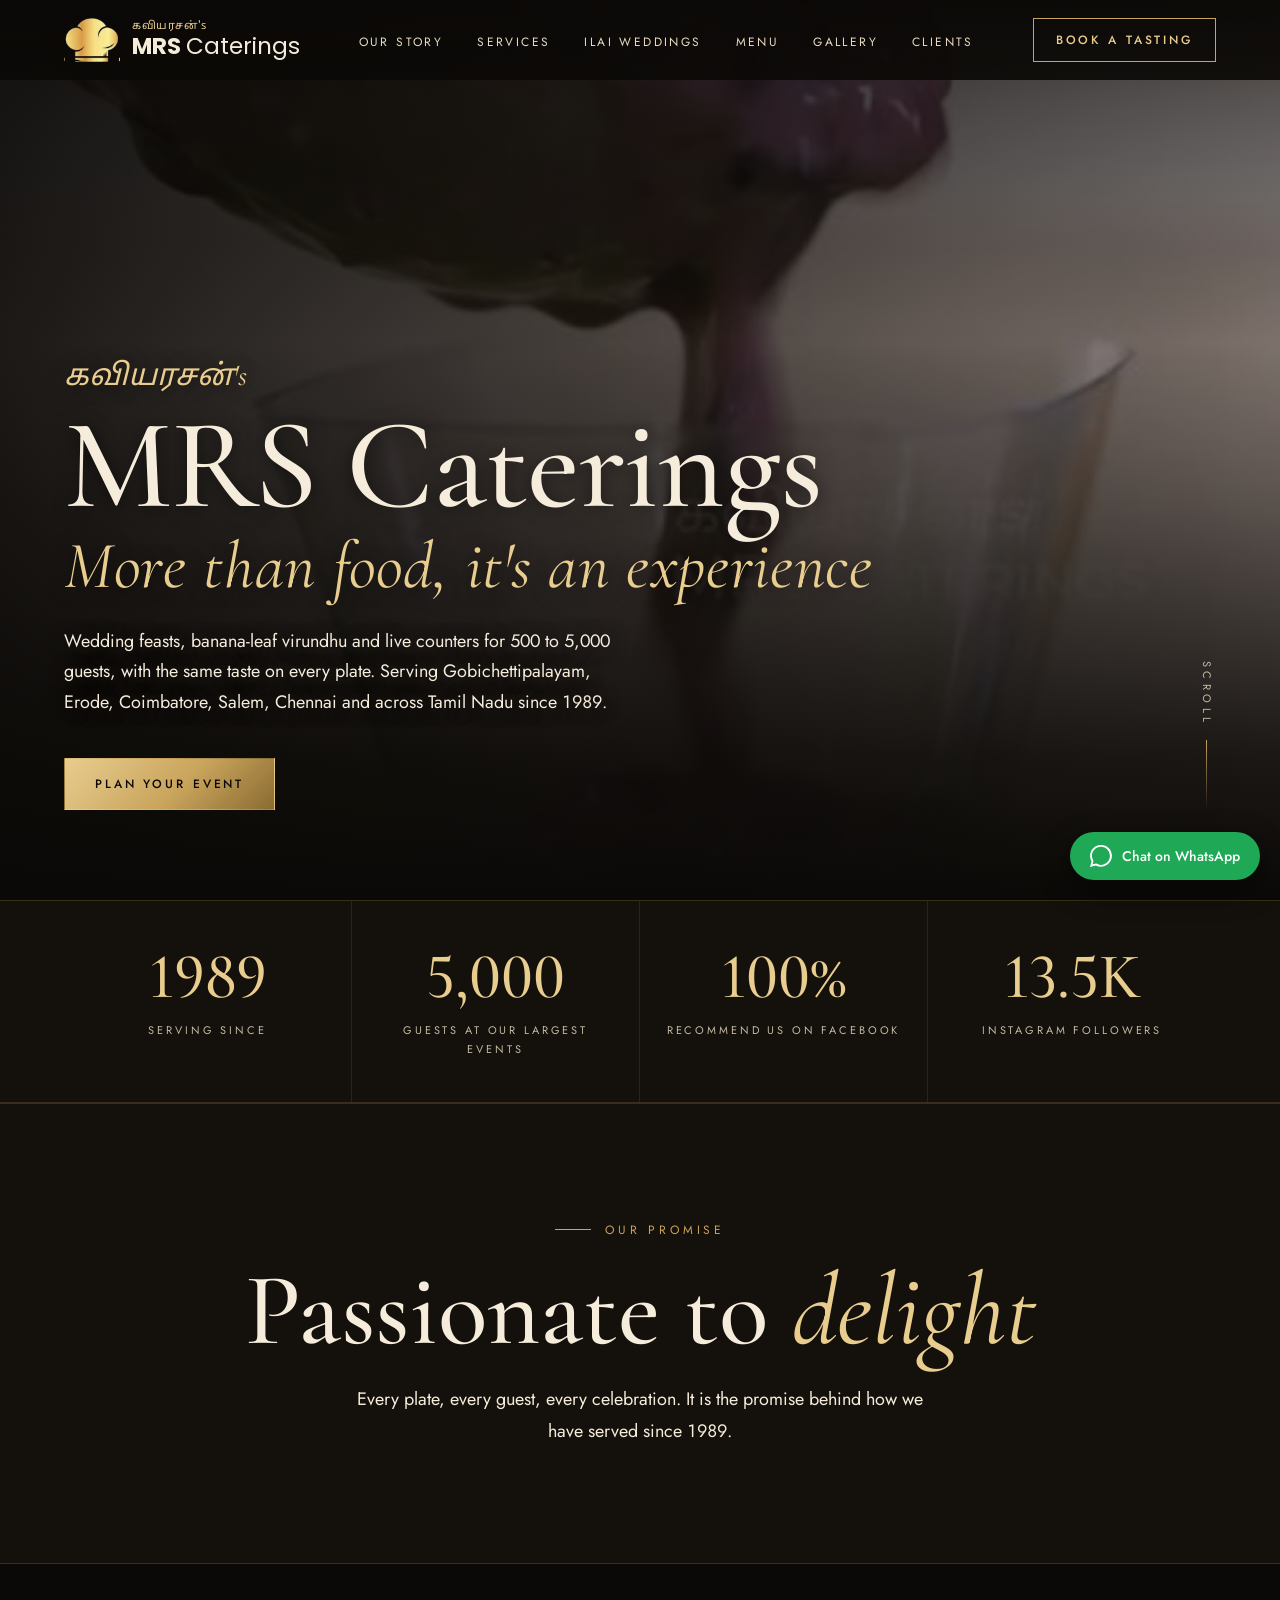
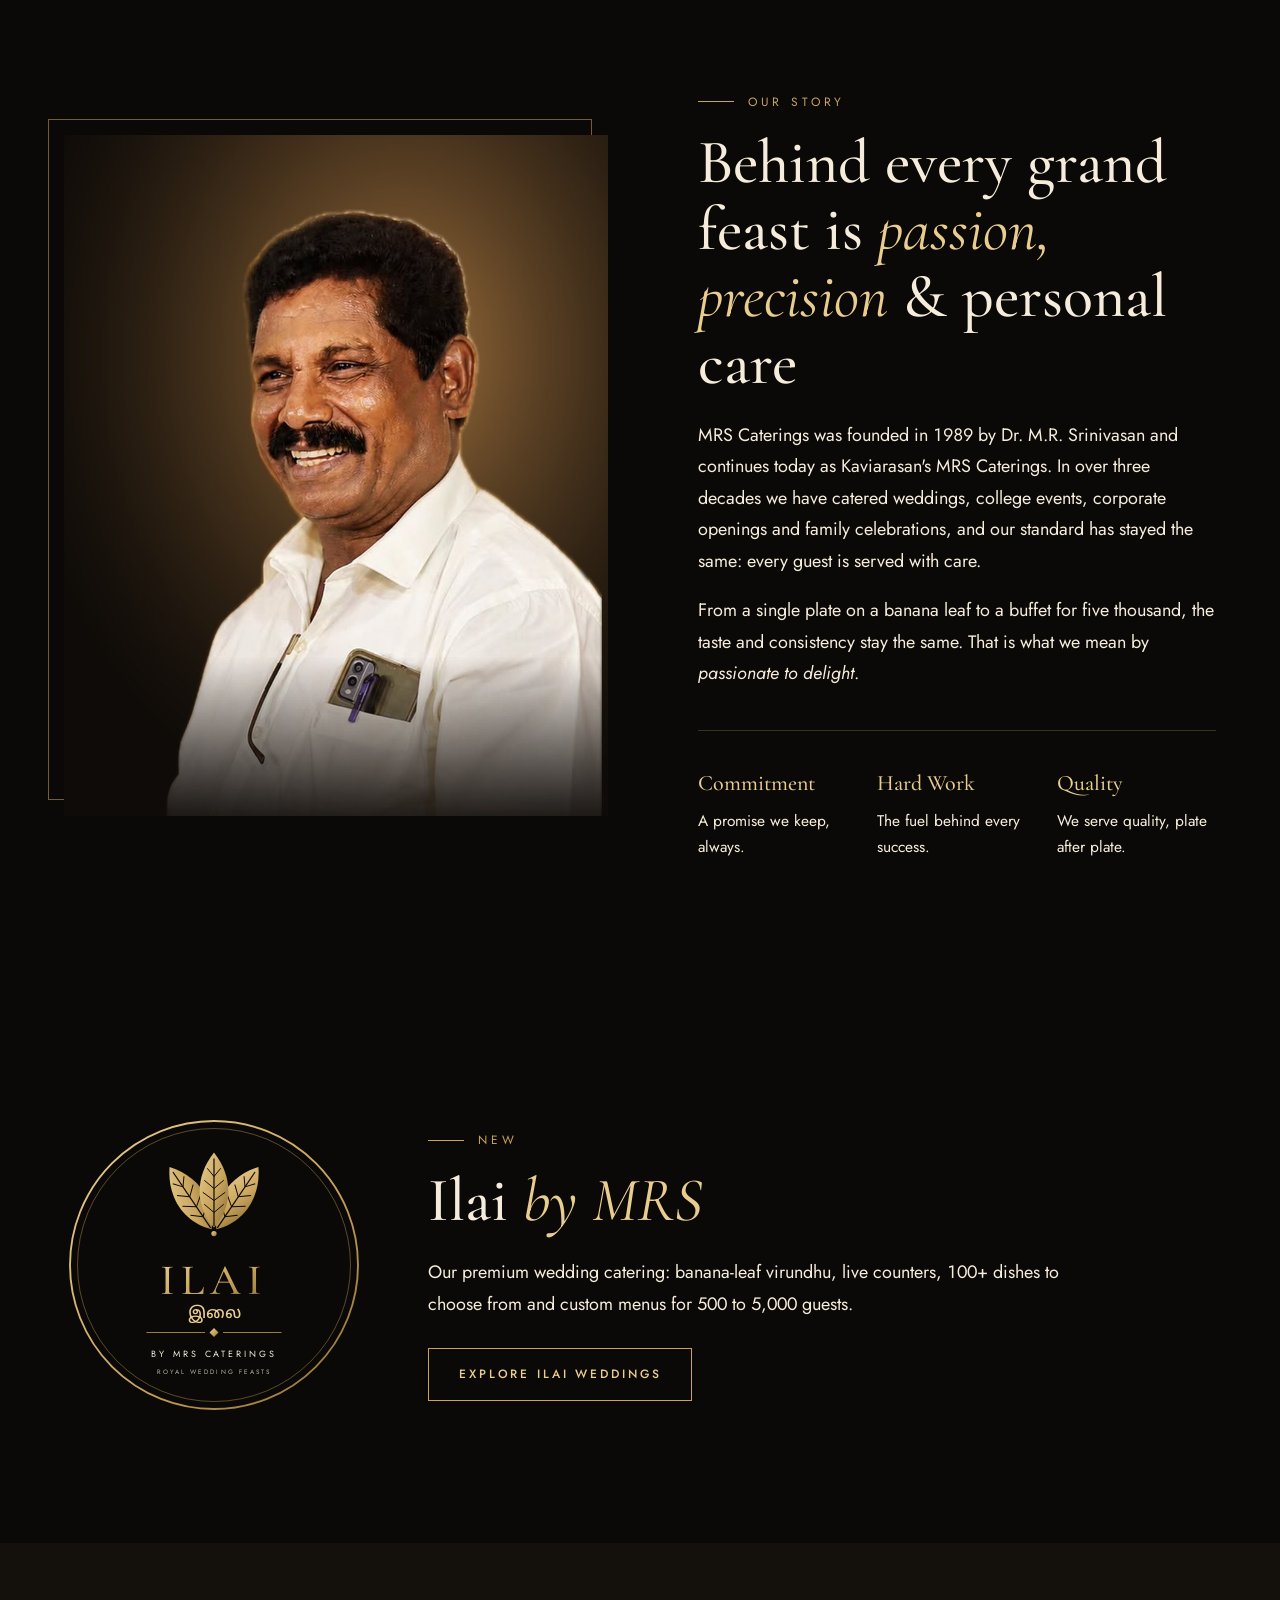
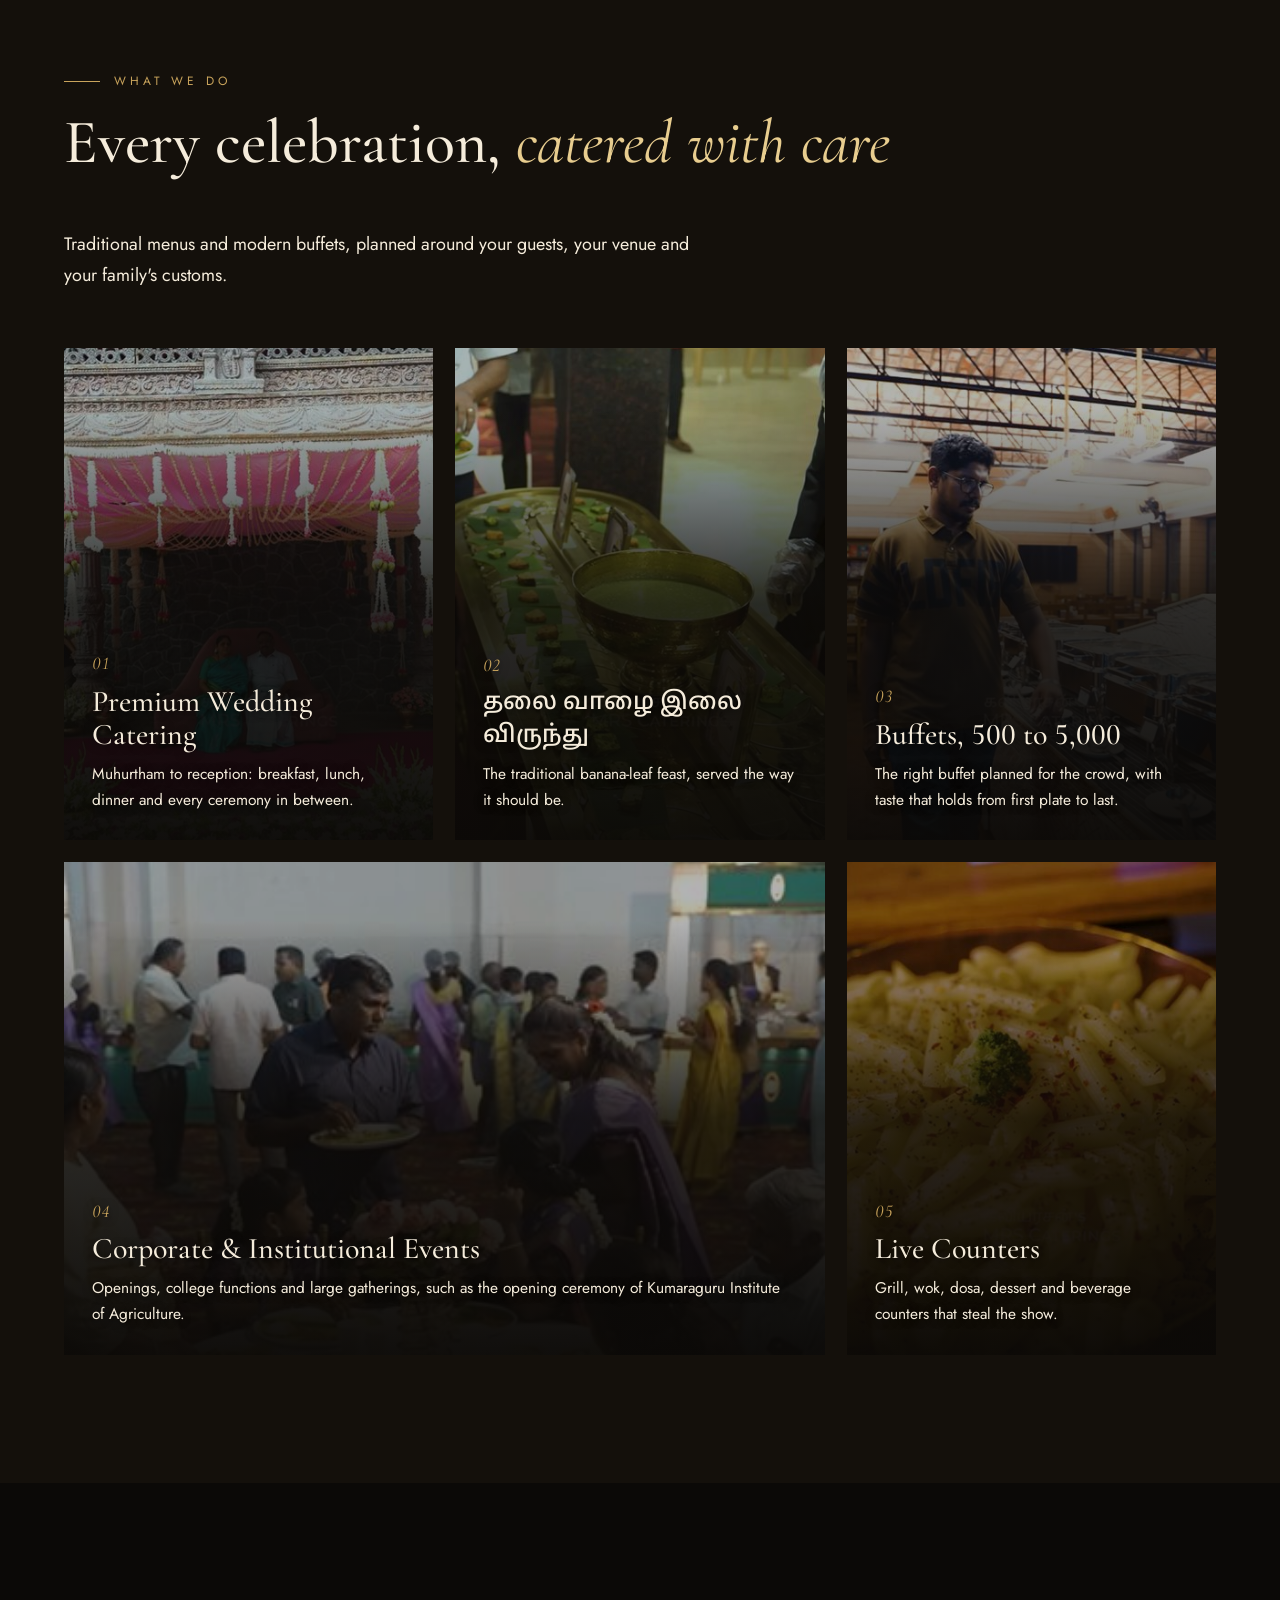
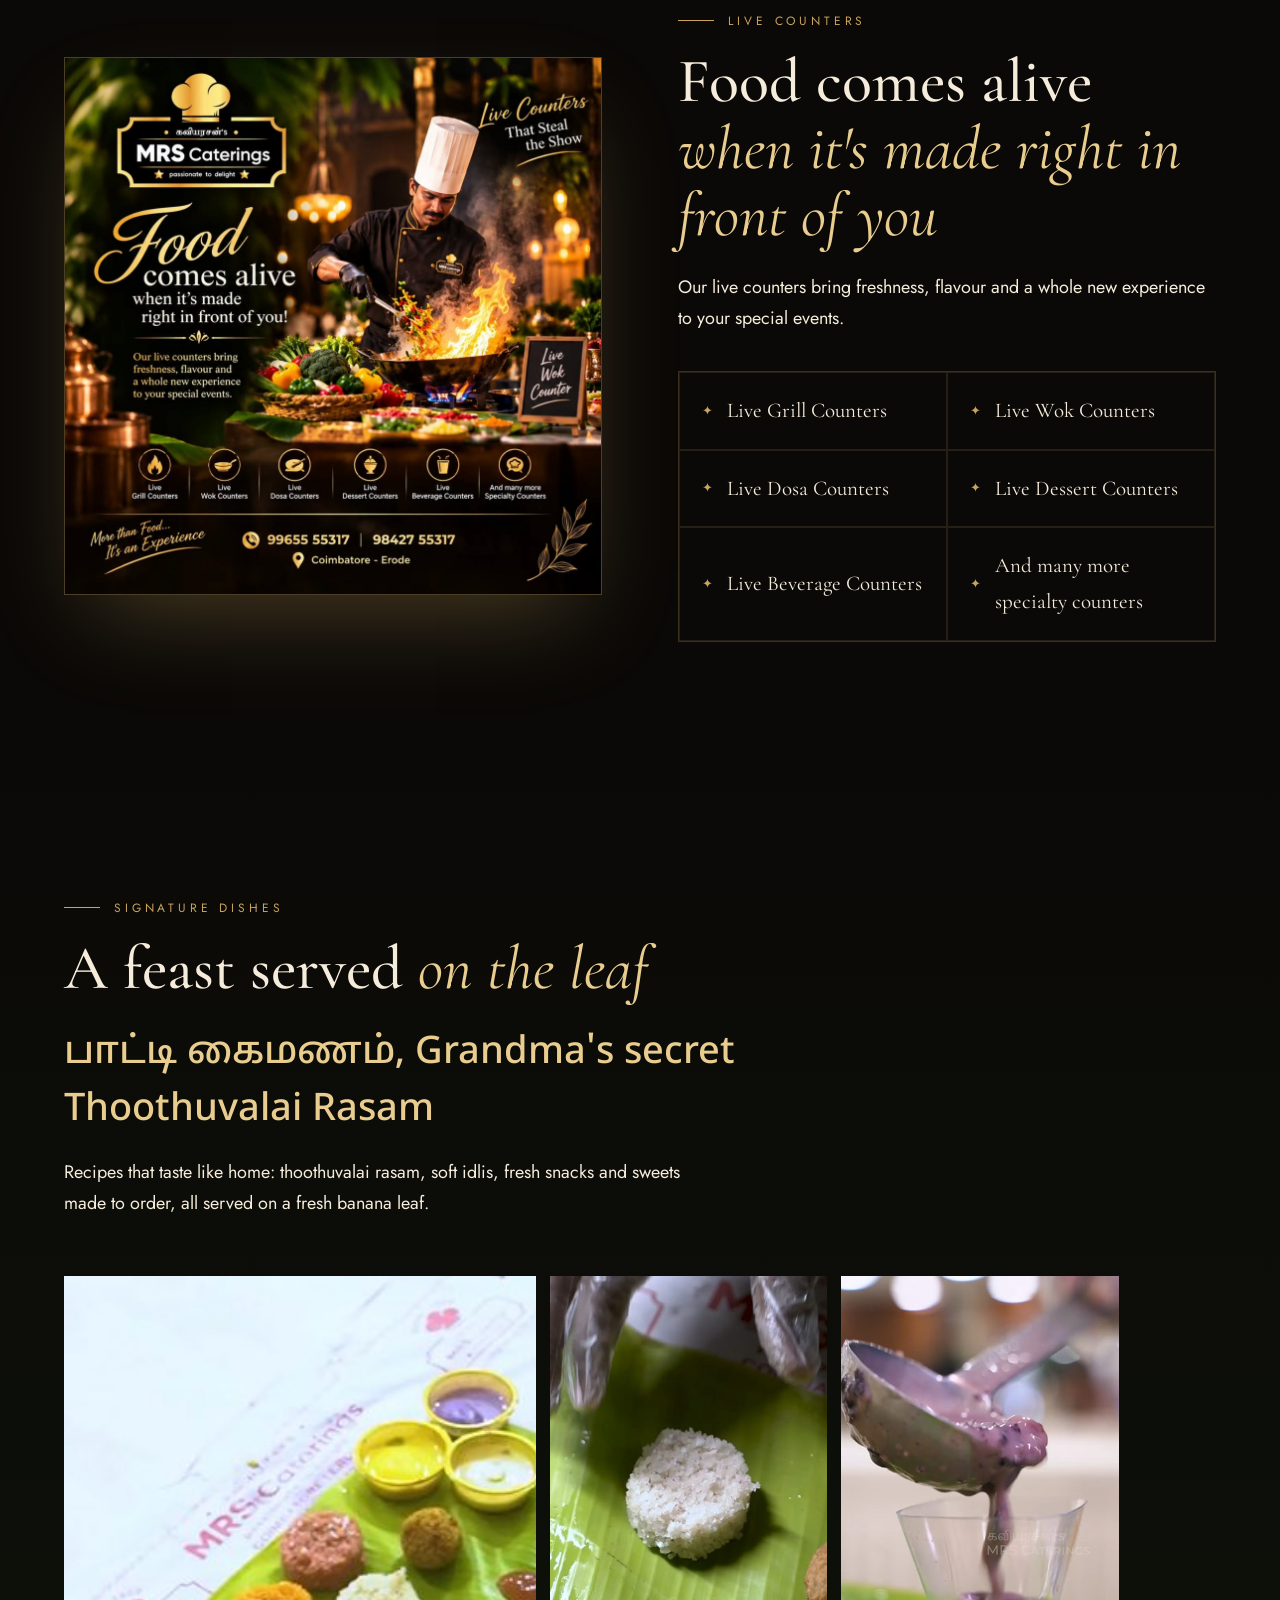
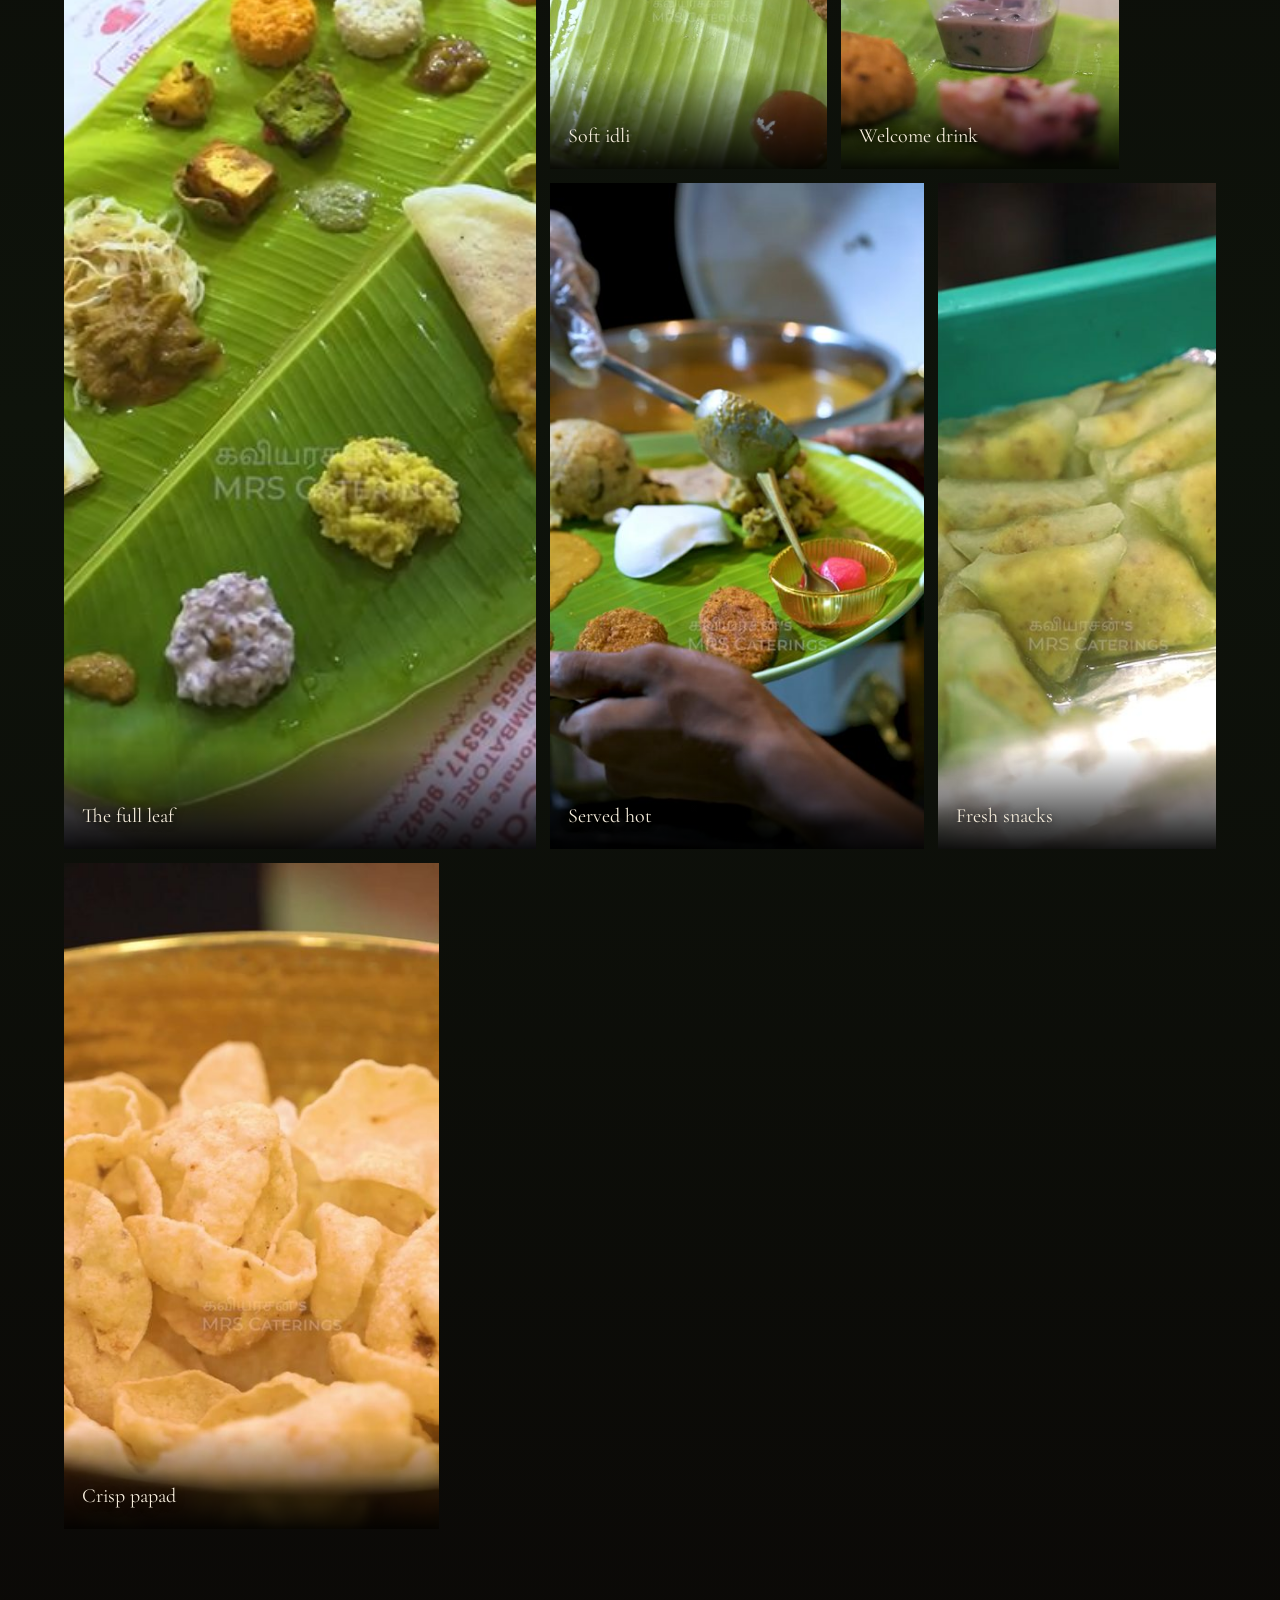
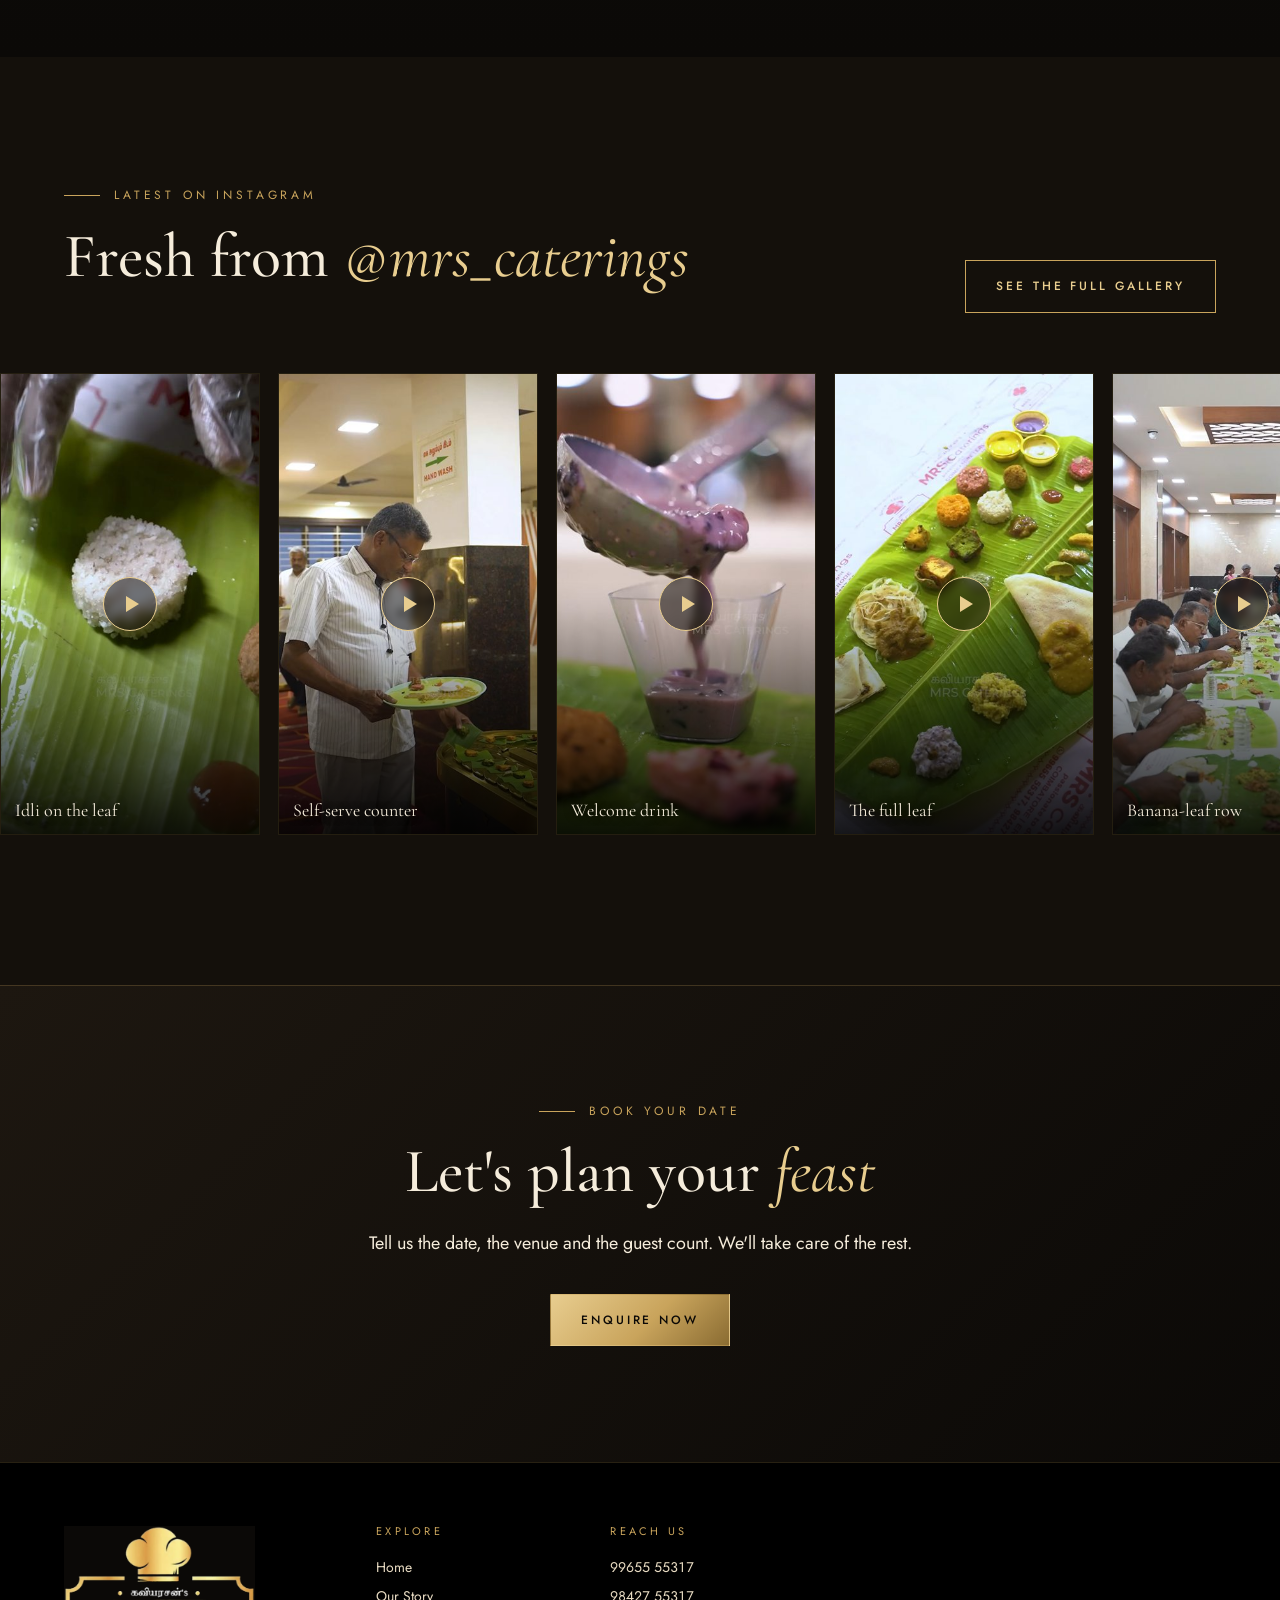
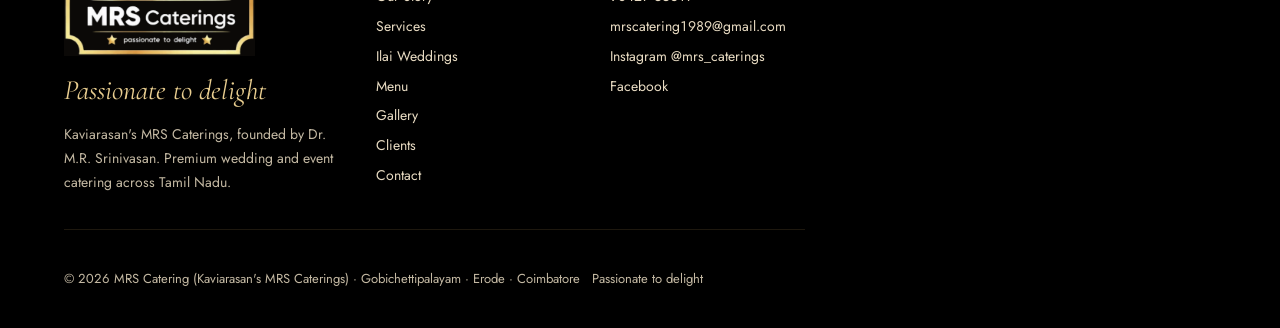
==== commit 9f61dadb: "Add files via upload" ====
--- a/index.html
+++ b/index.html
@@ -19,7 +19,6 @@
   <video autoplay muted loop playsinline poster="assets/poster/r04.jpg"><source src="assets/video/r04.mp4" type="video/mp4"></video>
   <div class="shade"></div>
   <div class="wrap hero-in">
-    <div class="eyebrow hero-tag">Passionate to delight</div>
     <div class="kav tm">கவியரசன்'s</div>
     <h1>MRS Caterings<span>More than food, it's an experience</span></h1>
     <p>Wedding feasts, banana-leaf virundhu and live counters for 500 to 5,000 guests, with the same taste on every plate. Serving Gobichettipalayam, Erode, Coimbatore, Salem, Chennai and across Tamil Nadu since 1989.</p>
